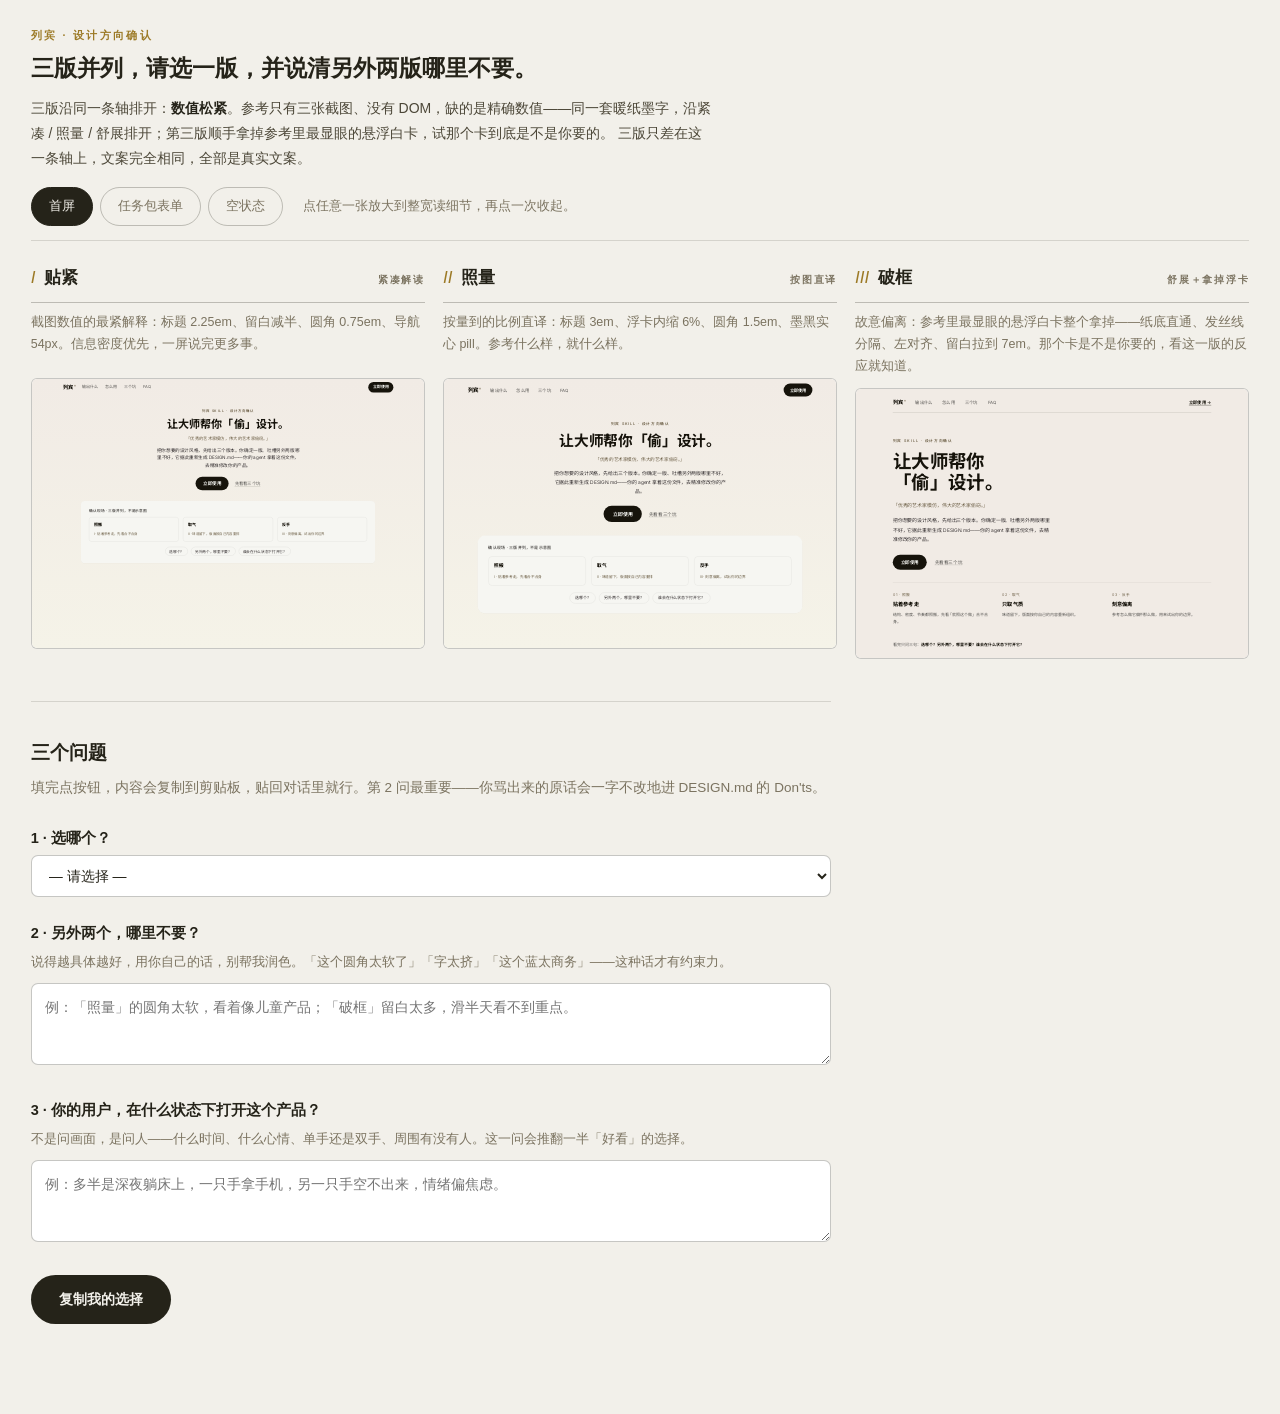
==== proof-preview.html @ fc1c3e28 "Preview build of the three-variant proof (throwaway branch) proof/ stays gitignored on purpose; this" ====
<!DOCTYPE html>
<html lang="zh-CN">
<head>
<meta charset="utf-8">
<meta name="viewport" content="width=device-width,initial-scale=1">
<title>列宾 · 三版样张</title>
<style>
:root{
  --bg:#F2F0EA;--surface:#fff;--ink:#252319;--ink-soft:#4C4738;--muted:#7B7360;
  --hair:rgba(37,35,25,.14);--hair2:rgba(37,35,25,.26);--accent:#A8102F;--gold:#9C7A26;
  --stage-w:1280px;--stage-h:880px;--stage-ar:1280/880;
}
@media (prefers-color-scheme:dark){:root:not([data-theme="light"]){
  --bg:#17160F;--surface:rgba(255,255,255,.055);--ink:#F0ECE0;--ink-soft:#D2CBB9;--muted:#968F7C;
  --hair:rgba(255,255,255,.14);--hair2:rgba(255,255,255,.26);--accent:#EE8AA2;--gold:#D9AE59;}}
:root[data-theme="dark"]{
  --bg:#17160F;--surface:rgba(255,255,255,.055);--ink:#F0ECE0;--ink-soft:#D2CBB9;--muted:#968F7C;
  --hair:rgba(255,255,255,.14);--hair2:rgba(255,255,255,.26);--accent:#EE8AA2;--gold:#D9AE59;}
*{box-sizing:border-box}
body{margin:0;background:var(--bg);color:var(--ink);line-height:1.75;
  font-family:-apple-system,BlinkMacSystemFont,"PingFang SC","Hiragino Sans GB","Microsoft YaHei",sans-serif}
.shell{max-width:1760px;margin:0 auto;padding:0 clamp(16px,2.4vw,40px)}
.top{position:sticky;top:0;z-index:20;background:var(--bg);border-bottom:1px solid var(--hair);padding:26px 0 14px}
.eyebrow{font-size:10.5px;font-weight:600;letter-spacing:.22em;text-transform:uppercase;color:var(--gold);margin:0 0 8px}
h1{font-size:clamp(18px,2vw,23px);line-height:1.45;margin:0 0 10px;font-weight:600;letter-spacing:0;text-wrap:balance}
.axis{font-size:14px;line-height:1.8;color:var(--ink-soft);margin:0;max-width:88ch}
.axis b{color:var(--ink)}
.bar{display:flex;flex-wrap:wrap;gap:20px;align-items:center;margin-top:16px}
.screens{display:flex;gap:7px;flex-wrap:wrap}
.screens button{font:inherit;font-size:13px;padding:7px 17px;border:1px solid var(--hair2);background:transparent;
  color:var(--muted);border-radius:999px;cursor:pointer;transition:.15s}
.screens button:hover{color:var(--ink)}
.screens button[aria-selected="true"]{background:var(--ink);color:var(--bg);border-color:var(--ink)}
.hint{font-size:12.5px;color:var(--muted);margin:0}
:focus-visible{outline:2px solid var(--accent);outline-offset:2px}
.grid{display:grid;grid-template-columns:repeat(3,minmax(0,1fr));gap:18px;padding:22px 0 8px}
.grid.solo{grid-template-columns:minmax(0,1fr)}
.grid.solo .variant.off{display:none}
.grid.solo .frame,.grid.solo .meta,.grid.solo .desc{max-width:1280px;margin-left:auto;margin-right:auto}
.variant{min-width:0}
.meta{display:flex;align-items:baseline;gap:9px;padding-bottom:9px;border-bottom:1px solid var(--hair2)}
.meta .num{font-size:17px;color:var(--gold);font-style:italic}
.meta .name{font-weight:700;font-size:17px}
.meta .tag{margin-left:auto;font-size:9.5px;font-weight:600;letter-spacing:.18em;text-transform:uppercase;color:var(--muted)}
.desc{font-size:12.5px;line-height:1.75;color:var(--muted);margin:9px 0 11px;min-height:4.4em}
.frame{position:relative;aspect-ratio:var(--stage-ar);border:1px solid var(--hair2);border-radius:6px;overflow:hidden;
  background:#fff;cursor:zoom-in;display:block;width:100%;padding:0;margin:0;font:inherit;text-align:left;color:inherit;
  -webkit-appearance:none;appearance:none}
.grid.solo .frame{cursor:zoom-out}
.frame::after{content:"点开放大";position:absolute;right:8px;bottom:8px;z-index:5;font-size:10px;letter-spacing:.1em;
  padding:3px 9px;border-radius:999px;background:rgba(30,27,18,.62);color:#F6F1E4;opacity:0;transition:opacity .16s}
.frame:hover::after{opacity:1}
.grid.solo .frame::after{content:"收起"}
.stage{width:var(--stage-w);height:var(--stage-h);transform-origin:0 0;position:absolute;top:0;left:0}
.stage>.screen{display:none;width:100%;height:100%;position:relative;overflow:hidden}
.stage>.screen.on{display:block}
.confirm{border-top:1px solid var(--hair);margin-top:34px;padding:34px 0 90px;max-width:800px}
.confirm h2{font-size:19px;margin:0 0 6px}
.confirm .sub{font-size:13.5px;color:var(--muted);margin:0 0 26px;line-height:1.8}
.q{margin-bottom:24px}
.q label{display:block;font-size:14.5px;font-weight:600;margin-bottom:4px}
.q .why{font-size:12.5px;color:var(--muted);margin:0 0 10px;line-height:1.8}
.q select,.q textarea{width:100%;font:inherit;font-size:14px;padding:11px 13px;border:1px solid var(--hair2);
  border-radius:7px;background:var(--surface);color:var(--ink);resize:vertical}
.q textarea{min-height:82px;line-height:1.8}
.copy{font:inherit;font-size:14px;font-weight:600;padding:12px 28px;border:0;border-radius:999px;
  background:var(--ink);color:var(--bg);cursor:pointer}
.tip{font-size:13px;color:var(--muted);margin-left:12px}
#fallback{white-space:pre-wrap;font-size:12.5px;background:var(--surface);border:1px solid var(--hair);
  border-radius:7px;padding:14px;margin-top:14px;overflow-x:auto}
@media(max-width:900px){.grid{grid-template-columns:minmax(0,1fr)}.desc{min-height:0}}
@media(prefers-reduced-motion:reduce){*{transition:none!important;animation:none!important}}
</style>
</head>
<body>
<div class="shell">
<header class="top">
  <p class="eyebrow">列宾 · 设计方向确认</p>
  <h1>三版并列，请选一版，并说清另外两版哪里不要。</h1>
  <p class="axis">三版沿同一条轴排开：<b>数值松紧</b>。参考只有三张截图、没有 DOM，缺的是精确数值——同一套暖纸墨字，沿紧凑 / 照量 / 舒展排开；第三版顺手拿掉参考里最显眼的悬浮白卡，试那个卡到底是不是你要的。
  三版只差在这一条轴上，文案完全相同，全部是真实文案。</p>
  <div class="bar">
    <div class="screens" role="tablist" aria-label="切换屏">
      <button type="button" role="tab" aria-selected="true" data-s="0">首屏</button>
      <button type="button" role="tab" aria-selected="false" data-s="1">任务包表单</button>
      <button type="button" role="tab" aria-selected="false" data-s="2">空状态</button>
    </div>
    <p class="hint">点任意一张放大到整宽读细节，再点一次收起。</p>
  </div>
</header>

<div class="grid" id="grid">
  <section class="variant" data-i="0">
    <div class="meta"><span class="num">I</span><span class="name">贴紧</span><span class="tag">紧凑解读</span></div>
    <p class="desc">截图数值的最紧解释：标题 2.25em、留白减半、圆角 0.75em、导航 54px。信息密度优先，一屏说完更多事。</p>
    <button class="frame" type="button" aria-label="放大「贴紧」"><div class="stage">
      <div class="screen on"><link href="https://fonts.googleapis.com/css2?family=Inter:wght@400;500;600;700&family=Noto+Sans+SC:wght@400;500;700&display=swap" rel="stylesheet">
<div class="k1">
<style>
.k1{height:100%;overflow:hidden;background:linear-gradient(180deg,#F1EBE5 0%,#F5F3E8 100%);color:#16130B;
  font:16px/1.65 Inter,"Noto Sans SC","PingFang SC","Microsoft YaHei",sans-serif;display:flex;flex-direction:column}
.k1 *{box-sizing:border-box;margin:0;padding:0}
.k1 nav{height:54px;flex:none;display:flex;align-items:center;gap:1.4em;max-width:1080px;width:92%;margin:0 auto}
.k1 .logo{font-weight:700;font-size:1.06em;letter-spacing:.02em}
.k1 .logo sup{font-size:.55em;color:#74674F;margin-left:.15em}
.k1 .lk{font-size:.8125em;color:#5F5D5A;text-decoration:none}
.k1 .lk:hover{color:#16130B}
.k1 .cta{margin-left:auto;background:#16130B;color:#F6F6F2;font-size:.8125em;font-weight:600;
  padding:.5em 1.15em;border-radius:999px;text-decoration:none}
.k1 header{text-align:center;padding:2.6em 1em 0;max-width:1080px;width:92%;margin:0 auto}
.k1 .eb{font-size:.6875em;font-weight:600;letter-spacing:.22em;color:#74674F;margin-bottom:1.1em}
.k1 h1{font-size:2.25em;line-height:1.22;font-weight:700;letter-spacing:0}
.k1 .qt{font-size:.875em;color:#74674F;margin-top:.9em}
.k1 .sub{font-size:.9375em;color:#3E393A;max-width:52ch;margin:1em auto 0}
.k1 .row{margin-top:1.5em;display:flex;gap:1.2em;justify-content:center;align-items:center}
.k1 .pill{background:#16130B;color:#F6F6F2;font-weight:600;font-size:.9375em;padding:.65em 1.6em;border-radius:999px;text-decoration:none}
.k1 .lnk{font-size:.875em;color:#5F5D5A;text-decoration:underline;text-underline-offset:.25em;text-decoration-color:rgba(22,19,11,.3)}
.k1 .mock{width:88%;max-width:960px;margin:2.2em auto 2.5em;background:#F6F6F2;border-radius:.75em;
  padding:1.3em 1.6em 1.5em;box-shadow:0 1px 0 rgba(22,19,11,.05)}
.k1 .mock .mt{font-size:.75em;font-weight:600;color:#5F5D5A;letter-spacing:.06em;margin-bottom:1em}
.k1 .cols{display:grid;grid-template-columns:repeat(3,1fr);gap:.9em}
.k1 .mini{border:1px solid rgba(22,19,11,.12);border-radius:.5em;padding:.8em .9em;text-align:left}
.k1 .mini b{display:block;font-size:.8125em;margin-bottom:.35em}
.k1 .mini i{font-style:normal;font-size:.6875em;color:#74674F}
.k1 .qs{display:flex;gap:.6em;justify-content:center;margin-top:1.1em;flex-wrap:wrap}
.k1 .qs span{font-size:.75em;color:#3E393A;border:1px solid rgba(22,19,11,.14);border-radius:999px;padding:.3em 1em}
</style>
<nav>
  <span class="logo">列宾<sup>®</sup></span>
  <a class="lk" href="#">输出什么</a><a class="lk" href="#">怎么用</a><a class="lk" href="#">三个坑</a><a class="lk" href="#">FAQ</a>
  <a class="cta" href="#">立即使用</a>
</nav>
<header>
  <p class="eb">列宾 SKILL · 设计方向确认</p>
  <h1>让大师帮你「偷」设计。</h1>
  <p class="qt">「优秀的艺术家模仿，伟大的艺术家偷窃。」</p>
  <p class="sub">把你想要的设计风格，先给出三个版本。你确定一版、吐槽另外两版哪里不好，它据此重新生成 DESIGN.md——你的 agent 拿着这份文件，去精准修改你的产品。</p>
  <div class="row"><a class="pill" href="#">立即使用</a><a class="lnk" href="#">先看看三个坑</a></div>
</header>
<div class="mock">
  <p class="mt">确认现场 · 三版并列，不是示意图</p>
  <div class="cols">
    <div class="mini"><b>照搬</b><i>I · 贴着参考走，先看合不合身</i></div>
    <div class="mini"><b>取气</b><i>II · 味道留下，版面按自己内容重排</i></div>
    <div class="mini"><b>反手</b><i>III · 刻意偏离，试出你的边界</i></div>
  </div>
  <div class="qs"><span>选哪个？</span><span>另外两个，哪里不要？</span><span>谁会在什么状态下打开它？</span></div>
</div>
</div>
</div>
      <div class="screen"><div class="k1f">
<style>
.k1f{height:100%;overflow:hidden;background:linear-gradient(180deg,#F1EBE5 0%,#F5F3E8 100%);color:#16130B;
  font:16px/1.65 Inter,"Noto Sans SC","PingFang SC","Microsoft YaHei",sans-serif}
.k1f *{box-sizing:border-box;margin:0;padding:0}
.k1f .wrap{max-width:720px;width:90%;margin:0 auto;padding:2.6em 0}
.k1f .eb{font-size:.6875em;font-weight:600;letter-spacing:.22em;color:#74674F;text-align:center}
.k1f h2{font-size:1.5em;font-weight:700;text-align:center;margin:.5em 0 .3em}
.k1f .sub{font-size:.875em;color:#3E393A;text-align:center;margin-bottom:1.8em}
.k1f .card{background:#F6F6F2;border-radius:.75em;padding:1.4em 1.5em;box-shadow:0 1px 0 rgba(22,19,11,.05)}
.k1f .f{margin-bottom:1em}
.k1f .f:last-child{margin-bottom:0}
.k1f label{display:flex;align-items:baseline;font-size:.8125em;font-weight:600;margin-bottom:.4em}
.k1f .opt{margin-left:auto;font-size:.625em;font-weight:600;letter-spacing:.1em;color:#74674F;border:1px solid rgba(116,103,79,.4);border-radius:999px;padding:.15em .7em}
.k1f .req{margin-left:auto;font-size:.625em;font-weight:600;letter-spacing:.1em;color:#F6F6F2;background:#16130B;border-radius:999px;padding:.15em .7em}
.k1f .in{border:1px solid rgba(22,19,11,.14);border-radius:.5em;padding:.55em .8em;font-size:.875em;color:#3E393A;background:#FBFAF6}
.k1f .hint{font-size:.6875em;color:#5F5D5A;margin-top:.3em}
.k1f .drop{border:1.5px dashed rgba(22,19,11,.28);border-radius:.5em;padding:.8em;font-size:.8125em;color:#5F5D5A;text-align:center}
.k1f .drop b{color:#16130B}
.k1f .files{display:flex;gap:.5em;margin-top:.6em}
.k1f .files span{font-size:.6875em;background:#EDE8DC;border-radius:.35em;padding:.25em .7em;color:#3E393A}
.k1f .out{margin-top:1.2em;background:#F6F6F2;border-radius:.75em;padding:1.2em 1.5em;box-shadow:0 1px 0 rgba(22,19,11,.05)}
.k1f .out .ot{font-size:.75em;font-weight:600;letter-spacing:.06em;color:#5F5D5A;margin-bottom:.6em}
.k1f .mono{font-size:.8125em;line-height:1.7;color:#16130B;border-left:2px solid #74674F;padding-left:1em}
.k1f .copyrow{margin-top:1em;display:flex;align-items:center;gap:1em}
.k1f .pill{background:#16130B;color:#F6F6F2;font-weight:600;font-size:.875em;padding:.6em 1.5em;border-radius:999px;text-decoration:none}
.k1f .note{font-size:.6875em;color:#5F5D5A}
</style>
<div class="wrap">
  <p class="eb">任务包 · BRIEF</p>
  <h2>装一次，之后每次只做一件事</h2>
  <p class="sub">把你手上有的填进这张表，复制成一段话，粘给你的 agent。</p>
  <div class="card">
    <div class="f">
      <label>参考网址<span class="opt">选填 · 我想做成那样</span></label>
      <div class="in">https://（空着）</div>
      <p class="hint">图多的时候改成下载 zip。</p>
    </div>
    <div class="f">
      <label>现在的页面<span class="opt">选填 · 我已经有一版了</span></label>
      <div class="in">https://liebin-skills.pages.dev</div>
    </div>
    <div class="f">
      <label>要设计的是什么<span class="req">必填 · 真实文案</span></label>
      <div class="in">列宾落地页重设计。参考是三张暖纸奶油底 AI 产品站截图：墨黑大字、悬浮白卡、实心黑 pill 按钮、零彩色。</div>
    </div>
    <div class="f">
      <label>参考图片<span class="opt">选填 · 我想做成那样</span></label>
      <div class="drop"><b>⌘V 直接贴</b> · 拖进来 · 或点击选择，整页都能粘</div>
      <div class="files"><span>shot-1.png</span><span>shot-2.png</span><span>shot-3.png</span></div>
    </div>
  </div>
  <div class="out">
    <p class="ot">一段话 · 装上 ＋ 提示词 ＋ 任务包</p>
    <p class="mono">读一下 liebin 的 SKILL.md，按它走一遍我贴在下面的任务包：先给我三版样张，别直接写代码。我选完之后，把我的原话写进 DESIGN.md。</p>
    <div class="copyrow"><a class="pill" href="#">复制任务包</a><span class="note">空着的栏不会写进任务包</span></div>
  </div>
</div>
</div>
</div>
      <div class="screen"><div class="k1e">
<style>
.k1e{height:100%;overflow:hidden;background:linear-gradient(180deg,#F1EBE5 0%,#F5F3E8 100%);color:#16130B;
  font:16px/1.65 Inter,"Noto Sans SC","PingFang SC","Microsoft YaHei",sans-serif;display:flex;flex-direction:column}
.k1e *{box-sizing:border-box;margin:0;padding:0}
.k1e .wrap{max-width:640px;width:90%;margin:auto;padding:2em 0;text-align:center}
.k1e .eb{font-size:.6875em;font-weight:600;letter-spacing:.22em;color:#74674F}
.k1e h2{font-size:1.5em;font-weight:700;line-height:1.3;margin:.6em 0 .4em}
.k1e .sub{font-size:.875em;color:#3E393A;margin-bottom:1.8em}
.k1e .card{background:#F6F6F2;border-radius:.75em;padding:1.3em 1.5em;text-align:left;box-shadow:0 1px 0 rgba(22,19,11,.05)}
.k1e .f{display:flex;align-items:center;gap:.8em;padding:.6em 0;border-bottom:1px dashed rgba(22,19,11,.14)}
.k1e .f:last-of-type{border-bottom:0}
.k1e .f b{font-size:.8125em;font-weight:600}
.k1e .f .e{font-size:.8125em;color:#A39B8D}
.k1e .opt{margin-left:auto;font-size:.625em;font-weight:600;letter-spacing:.1em;color:#74674F;border:1px solid rgba(116,103,79,.4);border-radius:999px;padding:.15em .7em}
.k1e .drop{border:1.5px dashed rgba(22,19,11,.28);border-radius:.5em;padding:.9em;font-size:.8125em;color:#A39B8D;text-align:center;margin-top:.8em}
.k1e .hintbox{margin-top:1.1em;font-size:.8125em;color:#5F5D5A}
.k1e .hintbox b{color:#16130B}
.k1e .agents{display:flex;gap:.5em;justify-content:center;flex-wrap:wrap;margin-top:1.6em}
.k1e .agents span{font-size:.6875em;color:#5F5D5A;border:1px solid rgba(22,19,11,.14);border-radius:999px;padding:.3em .9em}
</style>
<div class="wrap">
  <p class="eb">空状态 · EMPTY</p>
  <h2>空着是正经选项，不是漏填。</h2>
  <p class="sub">全新产品、什么稿都没有，只写文案就行。</p>
  <div class="card">
    <div class="f"><b>参考网址</b><span class="e">空着</span><span class="opt">选填</span></div>
    <div class="f"><b>现在的页面</b><span class="e">空着</span><span class="opt">选填</span></div>
    <div class="f"><b>参考图片</b><span class="e">空着</span><span class="opt">选填</span></div>
    <div class="drop">⌘V · 截图后直接贴，不必先存成文件</div>
  </div>
  <p class="hintbox">空着的栏不会写进任务包。<b>文案在，就能开工。</b></p>
  <div class="agents"><span>Claude Code</span><span>Codex</span><span>Cursor</span><span>Grok</span><span>Kimi Work</span></div>
</div>
</div>
</div>
    </div></button>
  </section>
  <section class="variant" data-i="1">
    <div class="meta"><span class="num">II</span><span class="name">照量</span><span class="tag">按图直译</span></div>
    <p class="desc">按量到的比例直译：标题 3em、浮卡内缩 6%、圆角 1.5em、墨黑实心 pill。参考什么样，就什么样。</p>
    <button class="frame" type="button" aria-label="放大「照量」"><div class="stage">
      <div class="screen on"><div class="k2">
<style>
.k2{height:100%;overflow:hidden;background:linear-gradient(180deg,#F1EBE5 0%,#F5F3E8 100%);color:#16130B;
  font:16px/1.8 Inter,"Noto Sans SC","PingFang SC","Microsoft YaHei",sans-serif;display:flex;flex-direction:column}
.k2 *{box-sizing:border-box;margin:0;padding:0}
.k2 nav{height:72px;flex:none;display:flex;align-items:center;gap:1.8em;max-width:1140px;width:88%;margin:0 auto}
.k2 .logo{font-weight:700;font-size:1.125em;letter-spacing:.02em}
.k2 .logo sup{font-size:.55em;color:#74674F;margin-left:.15em}
.k2 .lk{font-size:.875em;color:#5F5D5A;text-decoration:none}
.k2 .lk:hover{color:#16130B}
.k2 .cta{margin-left:auto;background:#16130B;color:#F6F6F2;font-size:.875em;font-weight:600;
  padding:.6em 1.35em;border-radius:999px;text-decoration:none}
.k2 header{text-align:center;padding:4em 1em 0;max-width:1140px;width:88%;margin:0 auto}
.k2 .eb{font-size:.75em;font-weight:600;letter-spacing:.24em;color:#74674F;margin-bottom:1.4em}
.k2 h1{font-size:3em;line-height:1.18;font-weight:700;letter-spacing:0}
.k2 .qt{font-size:.9375em;color:#74674F;margin-top:1.1em}
.k2 .sub{font-size:1em;color:#3E393A;max-width:56ch;margin:1.3em auto 0}
.k2 .row{margin-top:2em;display:flex;gap:1.4em;justify-content:center;align-items:center}
.k2 .pill{background:#16130B;color:#F6F6F2;font-weight:600;font-size:1em;padding:.75em 1.9em;border-radius:999px;text-decoration:none}
.k2 .lnk{font-size:.9375em;color:#5F5D5A;text-decoration:underline;text-underline-offset:.25em;text-decoration-color:rgba(22,19,11,.3)}
.k2 .mock{width:88%;max-width:1060px;margin:2.8em auto 3em;background:#F6F6F2;border-radius:1.5em;
  padding:1.8em 2.2em 2em;box-shadow:0 1px 0 rgba(22,19,11,.05)}
.k2 .mock .mt{font-size:.8125em;font-weight:600;color:#5F5D5A;letter-spacing:.06em;margin-bottom:1.2em}
.k2 .cols{display:grid;grid-template-columns:repeat(3,1fr);gap:1.1em}
.k2 .mini{border:1px solid rgba(22,19,11,.12);border-radius:.75em;padding:1em 1.1em;text-align:left}
.k2 .mini b{display:block;font-size:.9375em;margin-bottom:.4em}
.k2 .mini i{font-style:normal;font-size:.75em;color:#74674F}
.k2 .qs{display:flex;gap:.7em;justify-content:center;margin-top:1.4em;flex-wrap:wrap}
.k2 .qs span{font-size:.8125em;color:#3E393A;border:1px solid rgba(22,19,11,.14);border-radius:999px;padding:.4em 1.2em}
</style>
<nav>
  <span class="logo">列宾<sup>®</sup></span>
  <a class="lk" href="#">输出什么</a><a class="lk" href="#">怎么用</a><a class="lk" href="#">三个坑</a><a class="lk" href="#">FAQ</a>
  <a class="cta" href="#">立即使用</a>
</nav>
<header>
  <p class="eb">列宾 SKILL · 设计方向确认</p>
  <h1>让大师帮你「偷」设计。</h1>
  <p class="qt">「优秀的艺术家模仿，伟大的艺术家偷窃。」</p>
  <p class="sub">把你想要的设计风格，先给出三个版本。你确定一版、吐槽另外两版哪里不好，它据此重新生成 DESIGN.md——你的 agent 拿着这份文件，去精准修改你的产品。</p>
  <div class="row"><a class="pill" href="#">立即使用</a><a class="lnk" href="#">先看看三个坑</a></div>
</header>
<div class="mock">
  <p class="mt">确认现场 · 三版并列，不是示意图</p>
  <div class="cols">
    <div class="mini"><b>照搬</b><i>I · 贴着参考走，先看合不合身</i></div>
    <div class="mini"><b>取气</b><i>II · 味道留下，版面按自己内容重排</i></div>
    <div class="mini"><b>反手</b><i>III · 刻意偏离，试出你的边界</i></div>
  </div>
  <div class="qs"><span>选哪个？</span><span>另外两个，哪里不要？</span><span>谁会在什么状态下打开它？</span></div>
</div>
</div>
</div>
      <div class="screen"><div class="k2f">
<style>
.k2f{height:100%;overflow:hidden;background:linear-gradient(180deg,#F1EBE5 0%,#F5F3E8 100%);color:#16130B;
  font:16px/1.8 Inter,"Noto Sans SC","PingFang SC","Microsoft YaHei",sans-serif}
.k2f *{box-sizing:border-box;margin:0;padding:0}
.k2f .wrap{max-width:760px;width:88%;margin:0 auto;padding:3.4em 0}
.k2f .eb{font-size:.75em;font-weight:600;letter-spacing:.24em;color:#74674F;text-align:center}
.k2f h2{font-size:2em;font-weight:700;text-align:center;margin:.6em 0 .35em}
.k2f .sub{font-size:.9375em;color:#3E393A;text-align:center;margin-bottom:2.2em}
.k2f .card{background:#F6F6F2;border-radius:1.5em;padding:1.8em 2em;box-shadow:0 1px 0 rgba(22,19,11,.05)}
.k2f .f{margin-bottom:1.2em}
.k2f .f:last-child{margin-bottom:0}
.k2f label{display:flex;align-items:baseline;font-size:.875em;font-weight:600;margin-bottom:.45em}
.k2f .opt{margin-left:auto;font-size:.6875em;font-weight:600;letter-spacing:.1em;color:#74674F;border:1px solid rgba(116,103,79,.4);border-radius:999px;padding:.2em .8em}
.k2f .req{margin-left:auto;font-size:.6875em;font-weight:600;letter-spacing:.1em;color:#F6F6F2;background:#16130B;border-radius:999px;padding:.2em .8em}
.k2f .in{border:1px solid rgba(22,19,11,.14);border-radius:.65em;padding:.65em .9em;font-size:.9375em;color:#3E393A;background:#FBFAF6}
.k2f .hint{font-size:.75em;color:#5F5D5A;margin-top:.35em}
.k2f .drop{border:1.5px dashed rgba(22,19,11,.28);border-radius:.65em;padding:.95em;font-size:.875em;color:#5F5D5A;text-align:center}
.k2f .drop b{color:#16130B}
.k2f .files{display:flex;gap:.6em;margin-top:.7em}
.k2f .files span{font-size:.75em;background:#EDE8DC;border-radius:.4em;padding:.3em .8em;color:#3E393A}
.k2f .out{margin-top:1.5em;background:#F6F6F2;border-radius:1.5em;padding:1.5em 2em;box-shadow:0 1px 0 rgba(22,19,11,.05)}
.k2f .out .ot{font-size:.8125em;font-weight:600;letter-spacing:.06em;color:#5F5D5A;margin-bottom:.7em}
.k2f .mono{font-size:.875em;line-height:1.75;color:#16130B;border-left:2px solid #74674F;padding-left:1.1em}
.k2f .copyrow{margin-top:1.1em;display:flex;align-items:center;gap:1.1em}
.k2f .pill{background:#16130B;color:#F6F6F2;font-weight:600;font-size:.9375em;padding:.7em 1.7em;border-radius:999px;text-decoration:none}
.k2f .note{font-size:.75em;color:#5F5D5A}
</style>
<div class="wrap">
  <p class="eb">任务包 · BRIEF</p>
  <h2>装一次，之后每次只做一件事</h2>
  <p class="sub">把你手上有的填进这张表，复制成一段话，粘给你的 agent。</p>
  <div class="card">
    <div class="f">
      <label>参考网址<span class="opt">选填 · 我想做成那样</span></label>
      <div class="in">https://（空着）</div>
      <p class="hint">图多的时候改成下载 zip。</p>
    </div>
    <div class="f">
      <label>现在的页面<span class="opt">选填 · 我已经有一版了</span></label>
      <div class="in">https://liebin-skills.pages.dev</div>
    </div>
    <div class="f">
      <label>要设计的是什么<span class="req">必填 · 真实文案</span></label>
      <div class="in">列宾落地页重设计。参考是三张暖纸奶油底 AI 产品站截图：墨黑大字、悬浮白卡、实心黑 pill 按钮、零彩色。</div>
    </div>
    <div class="f">
      <label>参考图片<span class="opt">选填 · 我想做成那样</span></label>
      <div class="drop"><b>⌘V 直接贴</b> · 拖进来 · 或点击选择，整页都能粘</div>
      <div class="files"><span>shot-1.png</span><span>shot-2.png</span><span>shot-3.png</span></div>
    </div>
  </div>
  <div class="out">
    <p class="ot">一段话 · 装上 ＋ 提示词 ＋ 任务包</p>
    <p class="mono">读一下 liebin 的 SKILL.md，按它走一遍我贴在下面的任务包：先给我三版样张，别直接写代码。我选完之后，把我的原话写进 DESIGN.md。</p>
    <div class="copyrow"><a class="pill" href="#">复制任务包</a><span class="note">空着的栏不会写进任务包</span></div>
  </div>
</div>
</div>
</div>
      <div class="screen"><div class="k2e">
<style>
.k2e{height:100%;overflow:hidden;background:linear-gradient(180deg,#F1EBE5 0%,#F5F3E8 100%);color:#16130B;
  font:16px/1.8 Inter,"Noto Sans SC","PingFang SC","Microsoft YaHei",sans-serif;display:flex;flex-direction:column}
.k2e *{box-sizing:border-box;margin:0;padding:0}
.k2e .wrap{max-width:680px;width:88%;margin:auto;padding:2em 0;text-align:center}
.k2e .eb{font-size:.75em;font-weight:600;letter-spacing:.24em;color:#74674F}
.k2e h2{font-size:2em;font-weight:700;line-height:1.3;margin:.7em 0 .45em}
.k2e .sub{font-size:.9375em;color:#3E393A;margin-bottom:2.2em}
.k2e .card{background:#F6F6F2;border-radius:1.5em;padding:1.6em 2em;text-align:left;box-shadow:0 1px 0 rgba(22,19,11,.05)}
.k2e .f{display:flex;align-items:center;gap:1em;padding:.75em 0;border-bottom:1px dashed rgba(22,19,11,.14)}
.k2e .f:last-of-type{border-bottom:0}
.k2e .f b{font-size:.875em;font-weight:600}
.k2e .f .e{font-size:.875em;color:#A39B8D}
.k2e .opt{margin-left:auto;font-size:.6875em;font-weight:600;letter-spacing:.1em;color:#74674F;border:1px solid rgba(116,103,79,.4);border-radius:999px;padding:.2em .8em}
.k2e .drop{border:1.5px dashed rgba(22,19,11,.28);border-radius:.65em;padding:1.1em;font-size:.875em;color:#A39B8D;text-align:center;margin-top:1em}
.k2e .hintbox{margin-top:1.4em;font-size:.875em;color:#5F5D5A}
.k2e .hintbox b{color:#16130B}
.k2e .agents{display:flex;gap:.6em;justify-content:center;flex-wrap:wrap;margin-top:2em}
.k2e .agents span{font-size:.75em;color:#5F5D5A;border:1px solid rgba(22,19,11,.14);border-radius:999px;padding:.35em 1em}
</style>
<div class="wrap">
  <p class="eb">空状态 · EMPTY</p>
  <h2>空着是正经选项，不是漏填。</h2>
  <p class="sub">全新产品、什么稿都没有，只写文案就行。</p>
  <div class="card">
    <div class="f"><b>参考网址</b><span class="e">空着</span><span class="opt">选填</span></div>
    <div class="f"><b>现在的页面</b><span class="e">空着</span><span class="opt">选填</span></div>
    <div class="f"><b>参考图片</b><span class="e">空着</span><span class="opt">选填</span></div>
    <div class="drop">⌘V · 截图后直接贴，不必先存成文件</div>
  </div>
  <p class="hintbox">空着的栏不会写进任务包。<b>文案在，就能开工。</b></p>
  <div class="agents"><span>Claude Code</span><span>Codex</span><span>Cursor</span><span>Grok</span><span>Kimi Work</span></div>
</div>
</div>
</div>
    </div></button>
  </section>
  <section class="variant" data-i="2">
    <div class="meta"><span class="num">III</span><span class="name">破框</span><span class="tag">舒展＋拿掉浮卡</span></div>
    <p class="desc">故意偏离：参考里最显眼的悬浮白卡整个拿掉——纸底直通、发丝线分隔、左对齐、留白拉到 7em。那个卡是不是你要的，看这一版的反应就知道。</p>
    <button class="frame" type="button" aria-label="放大「破框」"><div class="stage">
      <div class="screen on"><div class="k3">
<style>
.k3{height:100%;overflow:hidden;background:#F1EBE5;color:#16130B;
  font:16px/1.9 Inter,"Noto Sans SC","PingFang SC","Microsoft YaHei",sans-serif;display:flex;flex-direction:column}
.k3 *{box-sizing:border-box;margin:0;padding:0}
.k3 nav{flex:none;display:flex;align-items:baseline;gap:2em;max-width:1040px;width:86%;margin:0 auto;
  padding:1.6em 0 1.2em;border-bottom:1px solid rgba(22,19,11,.16)}
.k3 .logo{font-weight:700;font-size:1.06em}
.k3 .logo sup{font-size:.55em;color:#74674F;margin-left:.15em}
.k3 .lk{font-size:.875em;color:#5F5D5A;text-decoration:none}
.k3 .lk:hover{color:#16130B}
.k3 .go{margin-left:auto;font-size:.875em;font-weight:600;color:#16130B;text-decoration:underline;
  text-underline-offset:.3em;text-decoration-thickness:1px}
.k3 header{max-width:1040px;width:86%;margin:0 auto;padding:5em 0 0}
.k3 .eb{font-size:.75em;font-weight:600;letter-spacing:.26em;color:#74674F;margin-bottom:1.8em}
.k3 h1{font-size:3.75em;line-height:1.14;font-weight:700;letter-spacing:0;max-width:12ch}
.k3 .qt{font-size:1em;color:#74674F;margin-top:1.6em}
.k3 .sub{font-size:1em;color:#3E393A;max-width:52ch;margin-top:1.2em}
.k3 .row{margin-top:2.2em;display:flex;gap:1.6em;align-items:center}
.k3 .pill{background:#16130B;color:#F6F6F2;font-weight:600;font-size:.9375em;padding:.7em 1.7em;border-radius:999px;text-decoration:none}
.k3 .lnk{font-size:.9375em;color:#5F5D5A;text-decoration:underline;text-underline-offset:.25em;text-decoration-color:rgba(22,19,11,.3)}
.k3 .strip{max-width:1040px;width:86%;margin:auto auto 3.2em;padding-top:1.8em;border-top:1px solid rgba(22,19,11,.16);
  display:grid;grid-template-columns:repeat(3,1fr);gap:2em}
.k3 .strip .n{font-size:.75em;color:#74674F;letter-spacing:.14em;margin-bottom:.5em}
.k3 .strip b{display:block;font-size:1.06em;margin-bottom:.3em}
.k3 .strip p{font-size:.8125em;color:#5F5D5A;line-height:1.75}
.k3 .qline{max-width:1040px;width:86%;margin:0 auto 2.6em;font-size:.8125em;color:#5F5D5A}
.k3 .qline b{color:#16130B;font-weight:600}
</style>
<nav>
  <span class="logo">列宾<sup>®</sup></span>
  <a class="lk" href="#">输出什么</a><a class="lk" href="#">怎么用</a><a class="lk" href="#">三个坑</a><a class="lk" href="#">FAQ</a>
  <a class="go" href="#">立即使用 →</a>
</nav>
<header>
  <p class="eb">列宾 SKILL · 设计方向确认</p>
  <h1>让大师帮你「偷」设计。</h1>
  <p class="qt">「优秀的艺术家模仿，伟大的艺术家偷窃。」</p>
  <p class="sub">把你想要的设计风格，先给出三个版本。你确定一版、吐槽另外两版哪里不好，它据此重新生成 DESIGN.md——你的 agent 拿着这份文件，去精准修改你的产品。</p>
  <div class="row"><a class="pill" href="#">立即使用</a><a class="lnk" href="#">先看看三个坑</a></div>
</header>
<div style="flex:1"></div>
<div class="strip">
  <div><p class="n">01 · 照搬</p><b>贴着参考走</b><p>结构、密度、节奏都照搬，先看「就照这个做」合不合身。</p></div>
  <div><p class="n">02 · 取气</p><b>只取气质</b><p>味道留下，版面按你自己的内容重新组织。</p></div>
  <div><p class="n">03 · 反手</p><b>刻意偏离</b><p>参考怎么做它偏不那么做，用来试出你的边界。</p></div>
</div>
<p class="qline">看完只问三句：<b>选哪个？另外两个，哪里不要？谁会在什么状态下打开它？</b></p>
</div>
</div>
      <div class="screen"><div class="k3f">
<style>
.k3f{height:100%;overflow:hidden;background:#F1EBE5;color:#16130B;
  font:16px/1.9 Inter,"Noto Sans SC","PingFang SC","Microsoft YaHei",sans-serif}
.k3f *{box-sizing:border-box;margin:0;padding:0}
.k3f .wrap{max-width:860px;width:86%;margin:0 auto;padding:4em 0}
.k3f .eb{font-size:.75em;font-weight:600;letter-spacing:.26em;color:#74674F}
.k3f h2{font-size:2.25em;font-weight:700;line-height:1.25;margin:.5em 0 .3em;max-width:16ch}
.k3f .sub{font-size:.9375em;color:#3E393A;margin-bottom:2.4em}
.k3f .f{display:grid;grid-template-columns:11em 1fr;gap:2em;padding:1.3em 0;border-top:1px solid rgba(22,19,11,.16)}
.k3f .f .lb{font-size:.9375em;font-weight:600}
.k3f .f .lb i{display:block;font-style:normal;font-size:.75em;font-weight:400;color:#74674F;margin-top:.2em}
.k3f .bd{font-size:.9375em;color:#3E393A}
.k3f .bd .dim{color:#8A8378}
.k3f .chips{display:flex;gap:.6em;margin-top:.6em}
.k3f .chips span{font-size:.75em;border-bottom:1px solid rgba(22,19,11,.25);padding-bottom:.1em;color:#3E393A}
.k3f .out{margin-top:2.6em;padding-top:1.8em;border-top:1px solid rgba(22,19,11,.16)}
.k3f .ot{font-size:.75em;font-weight:600;letter-spacing:.14em;color:#74674F;margin-bottom:.8em}
.k3f .mono{font-size:.9375em;line-height:1.85;color:#16130B;max-width:56ch}
.k3f .copyrow{margin-top:1.4em;display:flex;align-items:center;gap:1.4em}
.k3f .pill{background:#16130B;color:#F6F6F2;font-weight:600;font-size:.9375em;padding:.7em 1.7em;border-radius:999px;text-decoration:none}
.k3f .note{font-size:.8125em;color:#5F5D5A}
</style>
<div class="wrap">
  <p class="eb">任务包 · BRIEF</p>
  <h2>装一次，之后每次只做一件事</h2>
  <p class="sub">把你手上有的填进这张表，复制成一段话，粘给你的 agent。</p>
  <div class="f">
    <p class="lb">01 · 参考网址<i>选填 · 我想做成那样</i></p>
    <p class="bd"><span class="dim">https://（空着）——图多的时候改成下载 zip。</span></p>
  </div>
  <div class="f">
    <p class="lb">02 · 现在的页面<i>选填 · 我已经有一版了</i></p>
    <p class="bd">https://liebin-skills.pages.dev</p>
  </div>
  <div class="f">
    <p class="lb">03 · 要设计的是什么<i>必填 · 真实文案</i></p>
    <p class="bd">列宾落地页重设计。参考是三张暖纸奶油底 AI 产品站截图：墨黑大字、悬浮白卡、实心黑 pill 按钮、零彩色。</p>
  </div>
  <div class="f">
    <p class="lb">04 · 参考图片<i>选填 · 我想做成那样</i></p>
    <div class="bd"><span class="dim">⌘V 直接贴 · 拖进来 · 整页都能粘</span>
      <div class="chips"><span>shot-1.png</span><span>shot-2.png</span><span>shot-3.png</span></div>
    </div>
  </div>
  <div class="out">
    <p class="ot">一段话 · 装上 ＋ 提示词 ＋ 任务包</p>
    <p class="mono">读一下 liebin 的 SKILL.md，按它走一遍我贴在下面的任务包：先给我三版样张，别直接写代码。我选完之后，把我的原话写进 DESIGN.md。</p>
    <div class="copyrow"><a class="pill" href="#">复制任务包</a><span class="note">空着的栏不会写进任务包</span></div>
  </div>
</div>
</div>
</div>
      <div class="screen"><div class="k3e">
<style>
.k3e{height:100%;overflow:hidden;background:#F1EBE5;color:#16130B;
  font:16px/1.9 Inter,"Noto Sans SC","PingFang SC","Microsoft YaHei",sans-serif;display:flex;flex-direction:column}
.k3e *{box-sizing:border-box;margin:0;padding:0}
.k3e .wrap{max-width:860px;width:86%;margin:auto;padding:3em 0}
.k3e .eb{font-size:.75em;font-weight:600;letter-spacing:.26em;color:#74674F}
.k3e h2{font-size:3.75em;font-weight:700;line-height:1.16;max-width:14ch;margin:.5em 0 .4em}
.k3e .sub{font-size:1em;color:#3E393A;max-width:44ch;margin-bottom:2.6em}
.k3e .rows{border-top:1px solid rgba(22,19,11,.16)}
.k3e .f{display:grid;grid-template-columns:11em 1fr auto;gap:2em;align-items:baseline;
  padding:1.1em 0;border-bottom:1px solid rgba(22,19,11,.16)}
.k3e .f b{font-size:.9375em;font-weight:600}
.k3e .f .e{font-size:.9375em;color:#A39B8D}
.k3e .f .opt{font-size:.75em;font-weight:600;letter-spacing:.12em;color:#74674F}
.k3e .paste{padding:1.1em 0;border-bottom:1px solid rgba(22,19,11,.16);font-size:.9375em;color:#A39B8D}
.k3e .hintbox{margin-top:2em;font-size:1.06em;color:#5F5D5A}
.k3e .hintbox b{color:#16130B}
.k3e .agents{margin-top:3em;padding-top:1.4em;border-top:1px solid rgba(22,19,11,.16);
  display:flex;gap:2em;flex-wrap:wrap}
.k3e .agents span{font-size:.8125em;color:#5F5D5A}
</style>
<div class="wrap">
  <p class="eb">空状态 · EMPTY</p>
  <h2>空着是正经选项，不是漏填。</h2>
  <p class="sub">全新产品、什么稿都没有，只写文案就行。</p>
  <div class="rows">
    <div class="f"><b>参考网址</b><span class="e">空着</span><span class="opt">选填</span></div>
    <div class="f"><b>现在的页面</b><span class="e">空着</span><span class="opt">选填</span></div>
    <div class="f"><b>参考图片</b><span class="e">空着</span><span class="opt">选填</span></div>
    <div class="paste">⌘V · 截图后直接贴，不必先存成文件</div>
  </div>
  <p class="hintbox">空着的栏不会写进任务包。<b>文案在，就能开工。</b></p>
  <div class="agents"><span>Claude Code</span><span>Codex</span><span>Cursor</span><span>Grok</span><span>Kimi Work</span></div>
</div>
</div>
</div>
    </div></button>
  </section>
</div>

<section class="confirm">
  <h2>三个问题</h2>
  <p class="sub">填完点按钮，内容会复制到剪贴板，贴回对话里就行。第 2 问最重要——你骂出来的原话会一字不改地进 DESIGN.md 的 Don'ts。</p>
  <div class="q">
    <label for="pick">1 · 选哪个？</label>
    <select id="pick">
      <option value="">— 请选择 —</option>
      <option>贴紧（紧凑解读）</option>
      <option>照量（按图直译）</option>
      <option>破框（舒展＋拿掉浮卡）</option>
      <option>三个都不要</option>
    </select>
  </div>
  <div class="q">
    <label for="reject">2 · 另外两个，哪里不要？</label>
    <p class="why">说得越具体越好，用你自己的话，别帮我润色。「这个圆角太软了」「字太挤」「这个蓝太商务」——这种话才有约束力。</p>
    <textarea id="reject" placeholder="例：「照量」的圆角太软，看着像儿童产品；「破框」留白太多，滑半天看不到重点。"></textarea>
  </div>
  <div class="q">
    <label for="context">3 · 你的用户，在什么状态下打开这个产品？</label>
    <p class="why">不是问画面，是问人——什么时间、什么心情、单手还是双手、周围有没有人。这一问会推翻一半「好看」的选择。</p>
    <textarea id="context" placeholder="例：多半是深夜躺床上，一只手拿手机，另一只手空不出来，情绪偏焦虑。"></textarea>
  </div>
  <button class="copy" id="copyBtn" type="button">复制我的选择</button><span class="tip" id="tip"></span>
  <pre id="fallback" hidden></pre>
</section>
</div>
<script>
(function(){
  var stages=[].slice.call(document.querySelectorAll('.stage')), grid=document.getElementById('grid');
  function fit(){stages.forEach(function(st){st.style.transform='scale('+(st.parentElement.clientWidth/1280)+')';});}
  window.addEventListener('resize',fit);
  if(document.fonts&&document.fonts.ready)document.fonts.ready.then(fit);
  fit();
  var tabs=[].slice.call(document.querySelectorAll('.screens button'));
  tabs.forEach(function(b){b.addEventListener('click',function(){
    tabs.forEach(function(x){x.setAttribute('aria-selected',String(x===b));});
    var i=+b.dataset.s;
    stages.forEach(function(st){[].slice.call(st.children).forEach(function(sc,j){sc.classList.toggle('on',i===j);});});
  });});
  var vs=[].slice.call(document.querySelectorAll('.variant'));
  vs.forEach(function(v){v.querySelector('.frame').addEventListener('click',function(){
    var solo=grid.classList.contains('solo')&&!v.classList.contains('off');
    if(solo){grid.classList.remove('solo');vs.forEach(function(x){x.classList.remove('off');});}
    else{grid.classList.add('solo');vs.forEach(function(x){x.classList.toggle('off',x!==v);});}
    fit();
  });});
  document.getElementById('copyBtn').addEventListener('click',function(){
    var t='【列宾 · 设计方向确认】\n'
      +'1 选择：'+(document.getElementById('pick').value||'（未选）')+'\n'
      +'2 否决理由（原话）：'+(document.getElementById('reject').value||'（空）')+'\n'
      +'3 使用场景：'+(document.getElementById('context').value||'（空）');
    var tip=document.getElementById('tip'),fb=document.getElementById('fallback');
    function manual(){tip.textContent='复制失败，请手动选中下面这段：';fb.textContent=t;fb.hidden=false;}
    if(navigator.clipboard&&navigator.clipboard.writeText)
      navigator.clipboard.writeText(t).then(function(){tip.textContent='已复制，贴回对话里即可';fb.hidden=true;},manual);
    else manual();
  });
})();
</script>
</body>
</html>
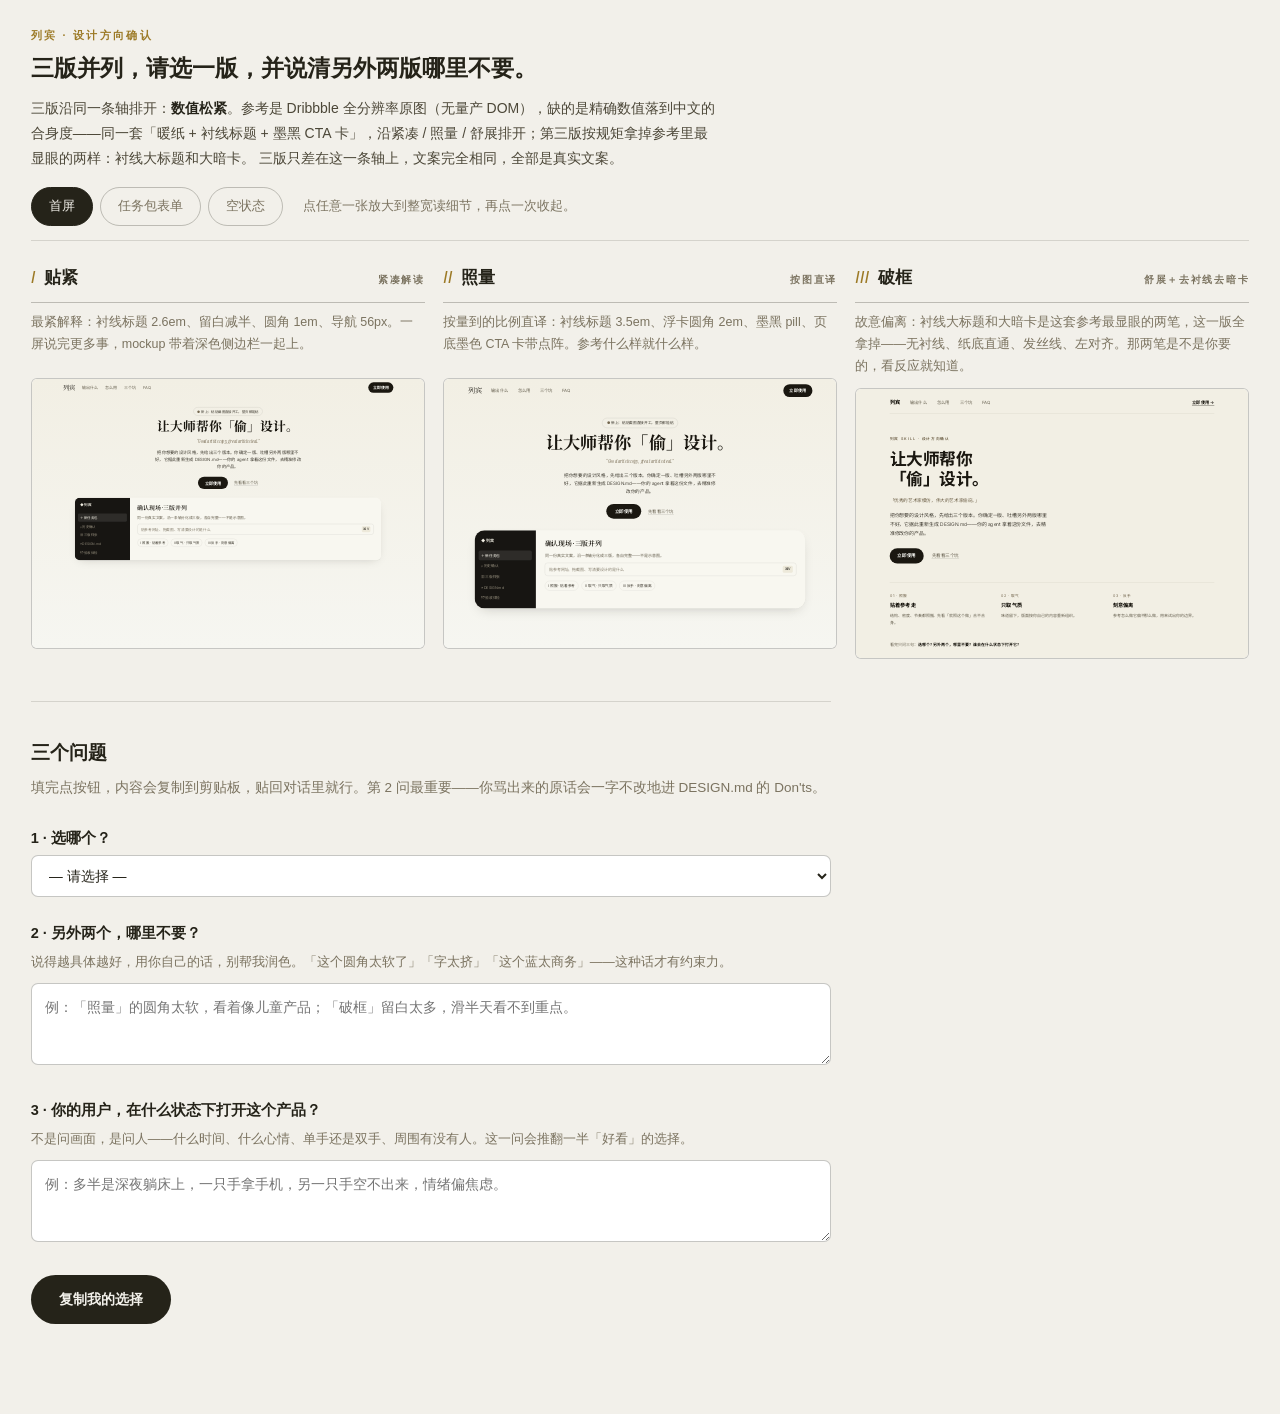
==== commit e74073c2: "Rebuild preview from the corrected extraction (serif display, dark sidebar, dark CTA card) Co-author" ====
--- a/proof-preview.html
+++ b/proof-preview.html
@@ -77,7 +77,7 @@
 <header class="top">
   <p class="eyebrow">列宾 · 设计方向确认</p>
   <h1>三版并列，请选一版，并说清另外两版哪里不要。</h1>
-  <p class="axis">三版沿同一条轴排开：<b>数值松紧</b>。参考只有三张截图、没有 DOM，缺的是精确数值——同一套暖纸墨字，沿紧凑 / 照量 / 舒展排开；第三版顺手拿掉参考里最显眼的悬浮白卡，试那个卡到底是不是你要的。
+  <p class="axis">三版沿同一条轴排开：<b>数值松紧</b>。参考是 Dribbble 全分辨率原图（无量产 DOM），缺的是精确数值落到中文的合身度——同一套「暖纸 + 衬线标题 + 墨黑 CTA 卡」，沿紧凑 / 照量 / 舒展排开；第三版按规矩拿掉参考里最显眼的两样：衬线大标题和大暗卡。
   三版只差在这一条轴上，文案完全相同，全部是真实文案。</p>
   <div class="bar">
     <div class="screens" role="tablist" aria-label="切换屏">
@@ -92,89 +92,97 @@
 <div class="grid" id="grid">
   <section class="variant" data-i="0">
     <div class="meta"><span class="num">I</span><span class="name">贴紧</span><span class="tag">紧凑解读</span></div>
-    <p class="desc">截图数值的最紧解释：标题 2.25em、留白减半、圆角 0.75em、导航 54px。信息密度优先，一屏说完更多事。</p>
+    <p class="desc">最紧解释：衬线标题 2.6em、留白减半、圆角 1em、导航 56px。一屏说完更多事，mockup 带着深色侧边栏一起上。</p>
     <button class="frame" type="button" aria-label="放大「贴紧」"><div class="stage">
-      <div class="screen on"><link href="https://fonts.googleapis.com/css2?family=Inter:wght@400;500;600;700&family=Noto+Sans+SC:wght@400;500;700&display=swap" rel="stylesheet">
+      <div class="screen on"><link href="https://fonts.googleapis.com/css2?family=Instrument+Serif:ital@0;1&family=Inter:wght@400;500;600;700&family=Noto+Sans+SC:wght@400;500;700&family=Noto+Serif+SC:wght@600;700&display=swap" rel="stylesheet">
 <div class="k1">
 <style>
-.k1{height:100%;overflow:hidden;background:linear-gradient(180deg,#F1EBE5 0%,#F5F3E8 100%);color:#16130B;
+.k1{height:100%;overflow:hidden;background:linear-gradient(180deg,#F2EFE4,#F6F6F1);color:#1A1710;
   font:16px/1.65 Inter,"Noto Sans SC","PingFang SC","Microsoft YaHei",sans-serif;display:flex;flex-direction:column}
 .k1 *{box-sizing:border-box;margin:0;padding:0}
-.k1 nav{height:54px;flex:none;display:flex;align-items:center;gap:1.4em;max-width:1080px;width:92%;margin:0 auto}
-.k1 .logo{font-weight:700;font-size:1.06em;letter-spacing:.02em}
-.k1 .logo sup{font-size:.55em;color:#74674F;margin-left:.15em}
-.k1 .lk{font-size:.8125em;color:#5F5D5A;text-decoration:none}
-.k1 .lk:hover{color:#16130B}
-.k1 .cta{margin-left:auto;background:#16130B;color:#F6F6F2;font-size:.8125em;font-weight:600;
-  padding:.5em 1.15em;border-radius:999px;text-decoration:none}
-.k1 header{text-align:center;padding:2.6em 1em 0;max-width:1080px;width:92%;margin:0 auto}
-.k1 .eb{font-size:.6875em;font-weight:600;letter-spacing:.22em;color:#74674F;margin-bottom:1.1em}
-.k1 h1{font-size:2.25em;line-height:1.22;font-weight:700;letter-spacing:0}
-.k1 .qt{font-size:.875em;color:#74674F;margin-top:.9em}
-.k1 .sub{font-size:.9375em;color:#3E393A;max-width:52ch;margin:1em auto 0}
-.k1 .row{margin-top:1.5em;display:flex;gap:1.2em;justify-content:center;align-items:center}
-.k1 .pill{background:#16130B;color:#F6F6F2;font-weight:600;font-size:.9375em;padding:.65em 1.6em;border-radius:999px;text-decoration:none}
-.k1 .lnk{font-size:.875em;color:#5F5D5A;text-decoration:underline;text-underline-offset:.25em;text-decoration-color:rgba(22,19,11,.3)}
-.k1 .mock{width:88%;max-width:960px;margin:2.2em auto 2.5em;background:#F6F6F2;border-radius:.75em;
-  padding:1.3em 1.6em 1.5em;box-shadow:0 1px 0 rgba(22,19,11,.05)}
-.k1 .mock .mt{font-size:.75em;font-weight:600;color:#5F5D5A;letter-spacing:.06em;margin-bottom:1em}
-.k1 .cols{display:grid;grid-template-columns:repeat(3,1fr);gap:.9em}
-.k1 .mini{border:1px solid rgba(22,19,11,.12);border-radius:.5em;padding:.8em .9em;text-align:left}
-.k1 .mini b{display:block;font-size:.8125em;margin-bottom:.35em}
-.k1 .mini i{font-style:normal;font-size:.6875em;color:#74674F}
-.k1 .qs{display:flex;gap:.6em;justify-content:center;margin-top:1.1em;flex-wrap:wrap}
-.k1 .qs span{font-size:.75em;color:#3E393A;border:1px solid rgba(22,19,11,.14);border-radius:999px;padding:.3em 1em}
+.k1 nav{height:56px;flex:none;display:flex;align-items:center;gap:1.4em;max-width:1080px;width:92%;margin:0 auto}
+.k1 .logo{font-family:"Instrument Serif","Noto Serif SC","Songti SC",serif;font-size:1.3em;letter-spacing:.01em}
+.k1 .lk{font-size:.8125em;color:#6E6858;text-decoration:none}
+.k1 .lk:hover{color:#1A1710}
+.k1 .cta{margin-left:auto;background:#1A1710;color:#F6F6F1;font-size:.8125em;font-weight:600;padding:.5em 1.15em;border-radius:999px;text-decoration:none}
+.k1 header{text-align:center;padding:2.2em 1em 0;max-width:1080px;width:92%;margin:0 auto}
+.k1 .chip{display:inline-block;font-size:.6875em;color:#4A463C;border:1px solid rgba(26,23,16,.2);border-radius:999px;padding:.35em 1.1em;margin-bottom:1.2em}
+.k1 .chip b{color:#74674F}
+.k1 h1{font-family:"Instrument Serif","Noto Serif SC","Songti SC",serif;font-weight:700;font-size:2.6em;line-height:1.15;letter-spacing:0}
+.k1 .qt{font-family:"Instrument Serif","Noto Serif SC",serif;font-style:italic;font-size:.9375em;color:#74674F;margin-top:.7em}
+.k1 .sub{font-size:.875em;color:#4A463C;max-width:54ch;margin:.9em auto 0}
+.k1 .row{margin-top:1.3em;display:flex;gap:1.2em;justify-content:center;align-items:center}
+.k1 .pill{background:#1A1710;color:#F6F6F1;font-weight:600;font-size:.875em;padding:.6em 1.5em;border-radius:999px;text-decoration:none}
+.k1 .lnk{font-size:.8125em;color:#6E6858;text-decoration:underline;text-underline-offset:.25em;text-decoration-color:rgba(26,23,16,.3)}
+/* —— mockup: 深侧边栏 + 浅内容区（照参考的真实结构） —— */
+.k1 .mock{width:88%;max-width:1000px;margin:1.8em auto 2em;background:#F8F7F0;border-radius:1em;overflow:hidden;
+  display:grid;grid-template-columns:180px 1fr;box-shadow:0 1px 0 rgba(26,23,16,.06),0 12px 32px -18px rgba(26,23,16,.25);text-align:left}
+.k1 .side{background:#171512;color:#B9B2A0;padding:1em .9em;font-size:.6875em}
+.k1 .side .sl{color:#F2EFE4;font-weight:600;font-size:1.05em;margin-bottom:1em;display:block}
+.k1 .side span{display:block;padding:.4em .5em;border-radius:.4em;margin-bottom:.15em;color:#8D8676}
+.k1 .side span.on{background:rgba(246,246,241,.1);color:#F2EFE4}
+.k1 .main{padding:1.2em 1.5em}
+.k1 .main h3{font-family:"Instrument Serif","Noto Serif SC",serif;font-weight:600;font-size:1.2em;margin-bottom:.2em}
+.k1 .main p{font-size:.75em;color:#6E6858;margin-bottom:.9em}
+.k1 .inb{border:1px solid rgba(26,23,16,.16);border-radius:.6em;padding:.55em .8em;font-size:.75em;color:#8D8676;display:flex}
+.k1 .inb i{margin-left:auto;font-style:normal;color:#1A1710;background:#EDE9DA;border-radius:.35em;padding:.05em .5em;font-size:.9em}
+.k1 .pins{display:flex;gap:.5em;margin-top:.8em;flex-wrap:wrap}
+.k1 .pins span{font-size:.6875em;border:1px solid rgba(26,23,16,.14);border-radius:999px;padding:.3em .8em;color:#4A463C}
 </style>
 <nav>
-  <span class="logo">列宾<sup>®</sup></span>
+  <span class="logo">列宾</span>
   <a class="lk" href="#">输出什么</a><a class="lk" href="#">怎么用</a><a class="lk" href="#">三个坑</a><a class="lk" href="#">FAQ</a>
   <a class="cta" href="#">立即使用</a>
 </nav>
 <header>
-  <p class="eb">列宾 SKILL · 设计方向确认</p>
+  <span class="chip"><b>●</b> 新上：粘贴截图直接开工，整页都能粘</span>
   <h1>让大师帮你「偷」设计。</h1>
-  <p class="qt">「优秀的艺术家模仿，伟大的艺术家偷窃。」</p>
+  <p class="qt">“Good artists copy, great artists steal.”</p>
   <p class="sub">把你想要的设计风格，先给出三个版本。你确定一版、吐槽另外两版哪里不好，它据此重新生成 DESIGN.md——你的 agent 拿着这份文件，去精准修改你的产品。</p>
   <div class="row"><a class="pill" href="#">立即使用</a><a class="lnk" href="#">先看看三个坑</a></div>
 </header>
 <div class="mock">
-  <p class="mt">确认现场 · 三版并列，不是示意图</p>
-  <div class="cols">
-    <div class="mini"><b>照搬</b><i>I · 贴着参考走，先看合不合身</i></div>
-    <div class="mini"><b>取气</b><i>II · 味道留下，版面按自己内容重排</i></div>
-    <div class="mini"><b>反手</b><i>III · 刻意偏离，试出你的边界</i></div>
-  </div>
-  <div class="qs"><span>选哪个？</span><span>另外两个，哪里不要？</span><span>谁会在什么状态下打开它？</span></div>
+  <div class="side">
+    <span class="sl">◆ 列宾</span>
+    <span class="on">＋ 新任务包</span><span>⌕ 历史确认</span><span>▦ 三版样张</span><span>◔ DESIGN.md</span><span>⚒ 验收体检</span>
+  </div>
+  <div class="main">
+    <h3>确认现场 · 三版并列</h3>
+    <p>同一份真实文案，沿一条轴分化成三版，各自完整——不是示意图。</p>
+    <div class="inb">贴参考网址、拖截图、写清要设计的是什么<i>⌘V</i></div>
+    <div class="pins"><span>I 照搬 · 贴着参考</span><span>II 取气 · 只取气质</span><span>III 反手 · 刻意偏离</span></div>
+  </div>
 </div>
 </div>
 </div>
       <div class="screen"><div class="k1f">
 <style>
-.k1f{height:100%;overflow:hidden;background:linear-gradient(180deg,#F1EBE5 0%,#F5F3E8 100%);color:#16130B;
+.k1f{height:100%;overflow:hidden;background:linear-gradient(180deg,#F2EFE4,#F6F6F1);color:#1A1710;
   font:16px/1.65 Inter,"Noto Sans SC","PingFang SC","Microsoft YaHei",sans-serif}
 .k1f *{box-sizing:border-box;margin:0;padding:0}
-.k1f .wrap{max-width:720px;width:90%;margin:0 auto;padding:2.6em 0}
+.k1f .wrap{max-width:720px;width:90%;margin:0 auto;padding:2.4em 0}
 .k1f .eb{font-size:.6875em;font-weight:600;letter-spacing:.22em;color:#74674F;text-align:center}
-.k1f h2{font-size:1.5em;font-weight:700;text-align:center;margin:.5em 0 .3em}
-.k1f .sub{font-size:.875em;color:#3E393A;text-align:center;margin-bottom:1.8em}
-.k1f .card{background:#F6F6F2;border-radius:.75em;padding:1.4em 1.5em;box-shadow:0 1px 0 rgba(22,19,11,.05)}
-.k1f .f{margin-bottom:1em}
+.k1f h2{font-family:"Instrument Serif","Noto Serif SC","Songti SC",serif;font-size:1.8em;font-weight:700;text-align:center;margin:.4em 0 .25em}
+.k1f .sub{font-size:.8125em;color:#4A463C;text-align:center;margin-bottom:1.6em}
+.k1f .card{background:#F8F7F0;border-radius:1em;padding:1.3em 1.4em;box-shadow:0 1px 0 rgba(26,23,16,.06)}
+.k1f .f{margin-bottom:.9em}
 .k1f .f:last-child{margin-bottom:0}
-.k1f label{display:flex;align-items:baseline;font-size:.8125em;font-weight:600;margin-bottom:.4em}
+.k1f label{display:flex;align-items:baseline;font-size:.8125em;font-weight:600;margin-bottom:.35em}
 .k1f .opt{margin-left:auto;font-size:.625em;font-weight:600;letter-spacing:.1em;color:#74674F;border:1px solid rgba(116,103,79,.4);border-radius:999px;padding:.15em .7em}
-.k1f .req{margin-left:auto;font-size:.625em;font-weight:600;letter-spacing:.1em;color:#F6F6F2;background:#16130B;border-radius:999px;padding:.15em .7em}
-.k1f .in{border:1px solid rgba(22,19,11,.14);border-radius:.5em;padding:.55em .8em;font-size:.875em;color:#3E393A;background:#FBFAF6}
-.k1f .hint{font-size:.6875em;color:#5F5D5A;margin-top:.3em}
-.k1f .drop{border:1.5px dashed rgba(22,19,11,.28);border-radius:.5em;padding:.8em;font-size:.8125em;color:#5F5D5A;text-align:center}
-.k1f .drop b{color:#16130B}
-.k1f .files{display:flex;gap:.5em;margin-top:.6em}
-.k1f .files span{font-size:.6875em;background:#EDE8DC;border-radius:.35em;padding:.25em .7em;color:#3E393A}
-.k1f .out{margin-top:1.2em;background:#F6F6F2;border-radius:.75em;padding:1.2em 1.5em;box-shadow:0 1px 0 rgba(22,19,11,.05)}
-.k1f .out .ot{font-size:.75em;font-weight:600;letter-spacing:.06em;color:#5F5D5A;margin-bottom:.6em}
-.k1f .mono{font-size:.8125em;line-height:1.7;color:#16130B;border-left:2px solid #74674F;padding-left:1em}
-.k1f .copyrow{margin-top:1em;display:flex;align-items:center;gap:1em}
-.k1f .pill{background:#16130B;color:#F6F6F2;font-weight:600;font-size:.875em;padding:.6em 1.5em;border-radius:999px;text-decoration:none}
-.k1f .note{font-size:.6875em;color:#5F5D5A}
+.k1f .req{margin-left:auto;font-size:.625em;font-weight:600;letter-spacing:.1em;color:#F6F6F1;background:#1A1710;border-radius:999px;padding:.15em .7em}
+.k1f .in{border:1px solid rgba(26,23,16,.15);border-radius:.5em;padding:.5em .8em;font-size:.875em;color:#4A463C;background:#FCFBF5}
+.k1f .hint{font-size:.6875em;color:#6E6858;margin-top:.25em}
+.k1f .drop{border:1.5px dashed rgba(26,23,16,.28);border-radius:.5em;padding:.7em;font-size:.8125em;color:#6E6858;text-align:center}
+.k1f .drop b{color:#1A1710}
+.k1f .files{display:flex;gap:.5em;margin-top:.55em}
+.k1f .files span{font-size:.6875em;background:#EDE9DA;border-radius:.35em;padding:.25em .7em;color:#4A463C}
+.k1f .out{margin-top:1.1em;background:#0E0D0A;border-radius:1em;padding:1.1em 1.4em;color:#F2EFE4;
+  background-image:radial-gradient(rgba(242,239,228,.14) 1px,transparent 1px);background-size:14px 14px}
+.k1f .out .ot{font-size:.6875em;font-weight:600;letter-spacing:.12em;color:#B9B2A0;margin-bottom:.5em}
+.k1f .mono{font-size:.8125em;line-height:1.7}
+.k1f .copyrow{margin-top:.9em;display:flex;align-items:center;gap:1em}
+.k1f .pill{background:#F2EFE4;color:#1A1710;font-weight:600;font-size:.8125em;padding:.55em 1.4em;border-radius:999px;text-decoration:none}
+.k1f .note{font-size:.6875em;color:#8D8676}
 </style>
 <div class="wrap">
   <p class="eb">任务包 · BRIEF</p>
@@ -183,7 +191,7 @@
   <div class="card">
     <div class="f">
       <label>参考网址<span class="opt">选填 · 我想做成那样</span></label>
-      <div class="in">https://（空着）</div>
+      <div class="in">https://dribbble.com/shots/27510627-olympus-ai</div>
       <p class="hint">图多的时候改成下载 zip。</p>
     </div>
     <div class="f">
@@ -192,7 +200,7 @@
     </div>
     <div class="f">
       <label>要设计的是什么<span class="req">必填 · 真实文案</span></label>
-      <div class="in">列宾落地页重设计。参考是三张暖纸奶油底 AI 产品站截图：墨黑大字、悬浮白卡、实心黑 pill 按钮、零彩色。</div>
+      <div class="in">列宾落地页重设计。参考是 Olympus AI：暖纸底、衬线大标题、深侧边栏 mockup、墨黑 pill 与大暗卡。</div>
     </div>
     <div class="f">
       <label>参考图片<span class="opt">选填 · 我想做成那样</span></label>
@@ -210,24 +218,26 @@
 </div>
       <div class="screen"><div class="k1e">
 <style>
-.k1e{height:100%;overflow:hidden;background:linear-gradient(180deg,#F1EBE5 0%,#F5F3E8 100%);color:#16130B;
+.k1e{height:100%;overflow:hidden;background:linear-gradient(180deg,#F2EFE4,#F6F6F1);color:#1A1710;
   font:16px/1.65 Inter,"Noto Sans SC","PingFang SC","Microsoft YaHei",sans-serif;display:flex;flex-direction:column}
 .k1e *{box-sizing:border-box;margin:0;padding:0}
-.k1e .wrap{max-width:640px;width:90%;margin:auto;padding:2em 0;text-align:center}
+.k1e .wrap{max-width:640px;width:90%;margin:auto;padding:1.6em 0 1.2em;text-align:center}
 .k1e .eb{font-size:.6875em;font-weight:600;letter-spacing:.22em;color:#74674F}
-.k1e h2{font-size:1.5em;font-weight:700;line-height:1.3;margin:.6em 0 .4em}
-.k1e .sub{font-size:.875em;color:#3E393A;margin-bottom:1.8em}
-.k1e .card{background:#F6F6F2;border-radius:.75em;padding:1.3em 1.5em;text-align:left;box-shadow:0 1px 0 rgba(22,19,11,.05)}
-.k1e .f{display:flex;align-items:center;gap:.8em;padding:.6em 0;border-bottom:1px dashed rgba(22,19,11,.14)}
+.k1e h2{font-family:"Instrument Serif","Noto Serif SC","Songti SC",serif;font-size:1.8em;font-weight:700;line-height:1.25;margin:.45em 0 .3em}
+.k1e .sub{font-size:.8125em;color:#4A463C;margin-bottom:1.4em}
+.k1e .card{background:#F8F7F0;border-radius:1em;padding:1.1em 1.4em;text-align:left;box-shadow:0 1px 0 rgba(26,23,16,.06)}
+.k1e .f{display:flex;align-items:center;gap:.8em;padding:.5em 0;border-bottom:1px dashed rgba(26,23,16,.16)}
 .k1e .f:last-of-type{border-bottom:0}
 .k1e .f b{font-size:.8125em;font-weight:600}
 .k1e .f .e{font-size:.8125em;color:#A39B8D}
 .k1e .opt{margin-left:auto;font-size:.625em;font-weight:600;letter-spacing:.1em;color:#74674F;border:1px solid rgba(116,103,79,.4);border-radius:999px;padding:.15em .7em}
-.k1e .drop{border:1.5px dashed rgba(22,19,11,.28);border-radius:.5em;padding:.9em;font-size:.8125em;color:#A39B8D;text-align:center;margin-top:.8em}
-.k1e .hintbox{margin-top:1.1em;font-size:.8125em;color:#5F5D5A}
-.k1e .hintbox b{color:#16130B}
-.k1e .agents{display:flex;gap:.5em;justify-content:center;flex-wrap:wrap;margin-top:1.6em}
-.k1e .agents span{font-size:.6875em;color:#5F5D5A;border:1px solid rgba(22,19,11,.14);border-radius:999px;padding:.3em .9em}
+.k1e .drop{border:1.5px dashed rgba(26,23,16,.28);border-radius:.5em;padding:.7em;font-size:.8125em;color:#A39B8D;text-align:center;margin-top:.7em}
+.k1e .dark{margin:1.2em auto 0;max-width:880px;width:92%;background:#0E0D0A;border-radius:1em;color:#F2EFE4;
+  padding:1.3em 1.6em;display:flex;align-items:center;gap:1.4em;text-align:left;
+  background-image:radial-gradient(rgba(242,239,228,.13) 1px,transparent 1px);background-size:14px 14px}
+.k1e .dark h3{font-family:"Instrument Serif","Noto Serif SC",serif;font-weight:600;font-size:1.15em;line-height:1.3}
+.k1e .dark p{font-size:.6875em;color:#8D8676;margin-top:.2em}
+.k1e .dark .pill{margin-left:auto;flex:none;background:#F2EFE4;color:#1A1710;font-weight:600;font-size:.8125em;padding:.55em 1.3em;border-radius:999px;text-decoration:none}
 </style>
 <div class="wrap">
   <p class="eb">空状态 · EMPTY</p>
@@ -239,8 +249,10 @@
     <div class="f"><b>参考图片</b><span class="e">空着</span><span class="opt">选填</span></div>
     <div class="drop">⌘V · 截图后直接贴，不必先存成文件</div>
   </div>
-  <p class="hintbox">空着的栏不会写进任务包。<b>文案在，就能开工。</b></p>
-  <div class="agents"><span>Claude Code</span><span>Codex</span><span>Cursor</span><span>Grok</span><span>Kimi Work</span></div>
+</div>
+<div class="dark">
+  <div><h3>文案在，就能开工。</h3><p>空着的栏不会写进任务包 — Claude Code · Codex · Cursor · Grok · Kimi Work</p></div>
+  <a class="pill" href="#">复制任务包</a>
 </div>
 </div>
 </div>
@@ -248,88 +260,95 @@
   </section>
   <section class="variant" data-i="1">
     <div class="meta"><span class="num">II</span><span class="name">照量</span><span class="tag">按图直译</span></div>
-    <p class="desc">按量到的比例直译：标题 3em、浮卡内缩 6%、圆角 1.5em、墨黑实心 pill。参考什么样，就什么样。</p>
+    <p class="desc">按量到的比例直译：衬线标题 3.5em、浮卡圆角 2em、墨黑 pill、页底墨色 CTA 卡带点阵。参考什么样就什么样。</p>
     <button class="frame" type="button" aria-label="放大「照量」"><div class="stage">
       <div class="screen on"><div class="k2">
 <style>
-.k2{height:100%;overflow:hidden;background:linear-gradient(180deg,#F1EBE5 0%,#F5F3E8 100%);color:#16130B;
+.k2{height:100%;overflow:hidden;background:linear-gradient(180deg,#F2EFE4,#F6F6F1);color:#1A1710;
   font:16px/1.8 Inter,"Noto Sans SC","PingFang SC","Microsoft YaHei",sans-serif;display:flex;flex-direction:column}
 .k2 *{box-sizing:border-box;margin:0;padding:0}
-.k2 nav{height:72px;flex:none;display:flex;align-items:center;gap:1.8em;max-width:1140px;width:88%;margin:0 auto}
-.k2 .logo{font-weight:700;font-size:1.125em;letter-spacing:.02em}
-.k2 .logo sup{font-size:.55em;color:#74674F;margin-left:.15em}
-.k2 .lk{font-size:.875em;color:#5F5D5A;text-decoration:none}
-.k2 .lk:hover{color:#16130B}
-.k2 .cta{margin-left:auto;background:#16130B;color:#F6F6F2;font-size:.875em;font-weight:600;
-  padding:.6em 1.35em;border-radius:999px;text-decoration:none}
-.k2 header{text-align:center;padding:4em 1em 0;max-width:1140px;width:88%;margin:0 auto}
-.k2 .eb{font-size:.75em;font-weight:600;letter-spacing:.24em;color:#74674F;margin-bottom:1.4em}
-.k2 h1{font-size:3em;line-height:1.18;font-weight:700;letter-spacing:0}
-.k2 .qt{font-size:.9375em;color:#74674F;margin-top:1.1em}
-.k2 .sub{font-size:1em;color:#3E393A;max-width:56ch;margin:1.3em auto 0}
-.k2 .row{margin-top:2em;display:flex;gap:1.4em;justify-content:center;align-items:center}
-.k2 .pill{background:#16130B;color:#F6F6F2;font-weight:600;font-size:1em;padding:.75em 1.9em;border-radius:999px;text-decoration:none}
-.k2 .lnk{font-size:.9375em;color:#5F5D5A;text-decoration:underline;text-underline-offset:.25em;text-decoration-color:rgba(22,19,11,.3)}
-.k2 .mock{width:88%;max-width:1060px;margin:2.8em auto 3em;background:#F6F6F2;border-radius:1.5em;
-  padding:1.8em 2.2em 2em;box-shadow:0 1px 0 rgba(22,19,11,.05)}
-.k2 .mock .mt{font-size:.8125em;font-weight:600;color:#5F5D5A;letter-spacing:.06em;margin-bottom:1.2em}
-.k2 .cols{display:grid;grid-template-columns:repeat(3,1fr);gap:1.1em}
-.k2 .mini{border:1px solid rgba(22,19,11,.12);border-radius:.75em;padding:1em 1.1em;text-align:left}
-.k2 .mini b{display:block;font-size:.9375em;margin-bottom:.4em}
-.k2 .mini i{font-style:normal;font-size:.75em;color:#74674F}
-.k2 .qs{display:flex;gap:.7em;justify-content:center;margin-top:1.4em;flex-wrap:wrap}
-.k2 .qs span{font-size:.8125em;color:#3E393A;border:1px solid rgba(22,19,11,.14);border-radius:999px;padding:.4em 1.2em}
+.k2 nav{height:76px;flex:none;display:flex;align-items:center;gap:1.9em;max-width:1160px;width:88%;margin:0 auto}
+.k2 .logo{font-family:"Instrument Serif","Noto Serif SC","Songti SC",serif;font-size:1.45em;letter-spacing:.01em}
+.k2 .lk{font-size:.875em;color:#6E6858;text-decoration:none}
+.k2 .lk:hover{color:#1A1710}
+.k2 .cta{margin-left:auto;background:#1A1710;color:#F6F6F1;font-size:.875em;font-weight:600;padding:.62em 1.4em;border-radius:999px;text-decoration:none}
+.k2 header{text-align:center;padding:3.2em 1em 0;max-width:1160px;width:88%;margin:0 auto}
+.k2 .chip{display:inline-block;font-size:.75em;color:#4A463C;border:1px solid rgba(26,23,16,.2);border-radius:999px;padding:.4em 1.2em;margin-bottom:1.4em}
+.k2 .chip b{color:#74674F}
+.k2 h1{font-family:"Instrument Serif","Noto Serif SC","Songti SC",serif;font-weight:700;font-size:3.5em;line-height:1.12;letter-spacing:0}
+.k2 .qt{font-family:"Instrument Serif","Noto Serif SC",serif;font-style:italic;font-size:1em;color:#74674F;margin-top:.9em}
+.k2 .sub{font-size:.9375em;color:#4A463C;max-width:56ch;margin:1.1em auto 0}
+.k2 .row{margin-top:1.7em;display:flex;gap:1.4em;justify-content:center;align-items:center}
+.k2 .pill{background:#1A1710;color:#F6F6F1;font-weight:600;font-size:.9375em;padding:.7em 1.8em;border-radius:999px;text-decoration:none}
+.k2 .lnk{font-size:.875em;color:#6E6858;text-decoration:underline;text-underline-offset:.25em;text-decoration-color:rgba(26,23,16,.3)}
+.k2 .mock{width:88%;max-width:1080px;margin:2.4em auto 2.6em;background:#F8F7F0;border-radius:2em;overflow:hidden;
+  display:grid;grid-template-columns:200px 1fr;box-shadow:0 1px 0 rgba(26,23,16,.06),0 16px 40px -20px rgba(26,23,16,.25);text-align:left}
+.k2 .side{background:#171512;color:#B9B2A0;padding:1.3em 1.1em;font-size:.75em}
+.k2 .side .sl{color:#F2EFE4;font-weight:600;font-size:1.1em;margin-bottom:1.1em;display:block}
+.k2 .side span{display:block;padding:.45em .6em;border-radius:.5em;margin-bottom:.2em;color:#8D8676}
+.k2 .side span.on{background:rgba(246,246,241,.1);color:#F2EFE4}
+.k2 .main{padding:1.5em 1.8em}
+.k2 .main h3{font-family:"Instrument Serif","Noto Serif SC",serif;font-weight:600;font-size:1.4em;margin-bottom:.25em}
+.k2 .main p{font-size:.8125em;color:#6E6858;margin-bottom:1em}
+.k2 .inb{border:1px solid rgba(26,23,16,.16);border-radius:.7em;padding:.65em .9em;font-size:.8125em;color:#8D8676;display:flex}
+.k2 .inb i{margin-left:auto;font-style:normal;color:#1A1710;background:#EDE9DA;border-radius:.4em;padding:.05em .55em;font-size:.9em}
+.k2 .pins{display:flex;gap:.6em;margin-top:1em;flex-wrap:wrap}
+.k2 .pins span{font-size:.75em;border:1px solid rgba(26,23,16,.14);border-radius:999px;padding:.35em .9em;color:#4A463C}
 </style>
 <nav>
-  <span class="logo">列宾<sup>®</sup></span>
+  <span class="logo">列宾</span>
   <a class="lk" href="#">输出什么</a><a class="lk" href="#">怎么用</a><a class="lk" href="#">三个坑</a><a class="lk" href="#">FAQ</a>
   <a class="cta" href="#">立即使用</a>
 </nav>
 <header>
-  <p class="eb">列宾 SKILL · 设计方向确认</p>
+  <span class="chip"><b>●</b> 新上：粘贴截图直接开工，整页都能粘</span>
   <h1>让大师帮你「偷」设计。</h1>
-  <p class="qt">「优秀的艺术家模仿，伟大的艺术家偷窃。」</p>
+  <p class="qt">“Good artists copy, great artists steal.”</p>
   <p class="sub">把你想要的设计风格，先给出三个版本。你确定一版、吐槽另外两版哪里不好，它据此重新生成 DESIGN.md——你的 agent 拿着这份文件，去精准修改你的产品。</p>
   <div class="row"><a class="pill" href="#">立即使用</a><a class="lnk" href="#">先看看三个坑</a></div>
 </header>
 <div class="mock">
-  <p class="mt">确认现场 · 三版并列，不是示意图</p>
-  <div class="cols">
-    <div class="mini"><b>照搬</b><i>I · 贴着参考走，先看合不合身</i></div>
-    <div class="mini"><b>取气</b><i>II · 味道留下，版面按自己内容重排</i></div>
-    <div class="mini"><b>反手</b><i>III · 刻意偏离，试出你的边界</i></div>
-  </div>
-  <div class="qs"><span>选哪个？</span><span>另外两个，哪里不要？</span><span>谁会在什么状态下打开它？</span></div>
+  <div class="side">
+    <span class="sl">◆ 列宾</span>
+    <span class="on">＋ 新任务包</span><span>⌕ 历史确认</span><span>▦ 三版样张</span><span>◔ DESIGN.md</span><span>⚒ 验收体检</span>
+  </div>
+  <div class="main">
+    <h3>确认现场 · 三版并列</h3>
+    <p>同一份真实文案，沿一条轴分化成三版，各自完整——不是示意图。</p>
+    <div class="inb">贴参考网址、拖截图、写清要设计的是什么<i>⌘V</i></div>
+    <div class="pins"><span>I 照搬 · 贴着参考</span><span>II 取气 · 只取气质</span><span>III 反手 · 刻意偏离</span></div>
+  </div>
 </div>
 </div>
 </div>
       <div class="screen"><div class="k2f">
 <style>
-.k2f{height:100%;overflow:hidden;background:linear-gradient(180deg,#F1EBE5 0%,#F5F3E8 100%);color:#16130B;
+.k2f{height:100%;overflow:hidden;background:linear-gradient(180deg,#F2EFE4,#F6F6F1);color:#1A1710;
   font:16px/1.8 Inter,"Noto Sans SC","PingFang SC","Microsoft YaHei",sans-serif}
 .k2f *{box-sizing:border-box;margin:0;padding:0}
-.k2f .wrap{max-width:760px;width:88%;margin:0 auto;padding:3.4em 0}
+.k2f .wrap{max-width:760px;width:88%;margin:0 auto;padding:3em 0}
 .k2f .eb{font-size:.75em;font-weight:600;letter-spacing:.24em;color:#74674F;text-align:center}
-.k2f h2{font-size:2em;font-weight:700;text-align:center;margin:.6em 0 .35em}
-.k2f .sub{font-size:.9375em;color:#3E393A;text-align:center;margin-bottom:2.2em}
-.k2f .card{background:#F6F6F2;border-radius:1.5em;padding:1.8em 2em;box-shadow:0 1px 0 rgba(22,19,11,.05)}
-.k2f .f{margin-bottom:1.2em}
+.k2f h2{font-family:"Instrument Serif","Noto Serif SC","Songti SC",serif;font-size:2.4em;font-weight:700;text-align:center;margin:.5em 0 .3em}
+.k2f .sub{font-size:.875em;color:#4A463C;text-align:center;margin-bottom:2em}
+.k2f .card{background:#F8F7F0;border-radius:2em;padding:1.7em 1.9em;box-shadow:0 1px 0 rgba(26,23,16,.06)}
+.k2f .f{margin-bottom:1.1em}
 .k2f .f:last-child{margin-bottom:0}
 .k2f label{display:flex;align-items:baseline;font-size:.875em;font-weight:600;margin-bottom:.45em}
 .k2f .opt{margin-left:auto;font-size:.6875em;font-weight:600;letter-spacing:.1em;color:#74674F;border:1px solid rgba(116,103,79,.4);border-radius:999px;padding:.2em .8em}
-.k2f .req{margin-left:auto;font-size:.6875em;font-weight:600;letter-spacing:.1em;color:#F6F6F2;background:#16130B;border-radius:999px;padding:.2em .8em}
-.k2f .in{border:1px solid rgba(22,19,11,.14);border-radius:.65em;padding:.65em .9em;font-size:.9375em;color:#3E393A;background:#FBFAF6}
-.k2f .hint{font-size:.75em;color:#5F5D5A;margin-top:.35em}
-.k2f .drop{border:1.5px dashed rgba(22,19,11,.28);border-radius:.65em;padding:.95em;font-size:.875em;color:#5F5D5A;text-align:center}
-.k2f .drop b{color:#16130B}
-.k2f .files{display:flex;gap:.6em;margin-top:.7em}
-.k2f .files span{font-size:.75em;background:#EDE8DC;border-radius:.4em;padding:.3em .8em;color:#3E393A}
-.k2f .out{margin-top:1.5em;background:#F6F6F2;border-radius:1.5em;padding:1.5em 2em;box-shadow:0 1px 0 rgba(22,19,11,.05)}
-.k2f .out .ot{font-size:.8125em;font-weight:600;letter-spacing:.06em;color:#5F5D5A;margin-bottom:.7em}
-.k2f .mono{font-size:.875em;line-height:1.75;color:#16130B;border-left:2px solid #74674F;padding-left:1.1em}
-.k2f .copyrow{margin-top:1.1em;display:flex;align-items:center;gap:1.1em}
-.k2f .pill{background:#16130B;color:#F6F6F2;font-weight:600;font-size:.9375em;padding:.7em 1.7em;border-radius:999px;text-decoration:none}
-.k2f .note{font-size:.75em;color:#5F5D5A}
+.k2f .req{margin-left:auto;font-size:.6875em;font-weight:600;letter-spacing:.1em;color:#F6F6F1;background:#1A1710;border-radius:999px;padding:.2em .8em}
+.k2f .in{border:1px solid rgba(26,23,16,.15);border-radius:.65em;padding:.6em .9em;font-size:.9375em;color:#4A463C;background:#FCFBF5}
+.k2f .hint{font-size:.75em;color:#6E6858;margin-top:.3em}
+.k2f .drop{border:1.5px dashed rgba(26,23,16,.28);border-radius:.65em;padding:.9em;font-size:.875em;color:#6E6858;text-align:center}
+.k2f .drop b{color:#1A1710}
+.k2f .files{display:flex;gap:.6em;margin-top:.65em}
+.k2f .files span{font-size:.75em;background:#EDE9DA;border-radius:.4em;padding:.3em .8em;color:#4A463C}
+.k2f .out{margin-top:1.4em;background:#0E0D0A;border-radius:2em;padding:1.4em 1.9em;color:#F2EFE4;
+  background-image:radial-gradient(rgba(242,239,228,.14) 1px,transparent 1px);background-size:16px 16px}
+.k2f .out .ot{font-size:.75em;font-weight:600;letter-spacing:.12em;color:#B9B2A0;margin-bottom:.6em}
+.k2f .mono{font-size:.875em;line-height:1.75}
+.k2f .copyrow{margin-top:1em;display:flex;align-items:center;gap:1.1em}
+.k2f .pill{background:#F2EFE4;color:#1A1710;font-weight:600;font-size:.875em;padding:.65em 1.6em;border-radius:999px;text-decoration:none}
+.k2f .note{font-size:.75em;color:#8D8676}
 </style>
 <div class="wrap">
   <p class="eb">任务包 · BRIEF</p>
@@ -338,7 +357,7 @@
   <div class="card">
     <div class="f">
       <label>参考网址<span class="opt">选填 · 我想做成那样</span></label>
-      <div class="in">https://（空着）</div>
+      <div class="in">https://dribbble.com/shots/27510627-olympus-ai</div>
       <p class="hint">图多的时候改成下载 zip。</p>
     </div>
     <div class="f">
@@ -347,7 +366,7 @@
     </div>
     <div class="f">
       <label>要设计的是什么<span class="req">必填 · 真实文案</span></label>
-      <div class="in">列宾落地页重设计。参考是三张暖纸奶油底 AI 产品站截图：墨黑大字、悬浮白卡、实心黑 pill 按钮、零彩色。</div>
+      <div class="in">列宾落地页重设计。参考是 Olympus AI：暖纸底、衬线大标题、深侧边栏 mockup、墨黑 pill 与大暗卡。</div>
     </div>
     <div class="f">
       <label>参考图片<span class="opt">选填 · 我想做成那样</span></label>
@@ -365,24 +384,26 @@
 </div>
       <div class="screen"><div class="k2e">
 <style>
-.k2e{height:100%;overflow:hidden;background:linear-gradient(180deg,#F1EBE5 0%,#F5F3E8 100%);color:#16130B;
+.k2e{height:100%;overflow:hidden;background:linear-gradient(180deg,#F2EFE4,#F6F6F1);color:#1A1710;
   font:16px/1.8 Inter,"Noto Sans SC","PingFang SC","Microsoft YaHei",sans-serif;display:flex;flex-direction:column}
 .k2e *{box-sizing:border-box;margin:0;padding:0}
-.k2e .wrap{max-width:680px;width:88%;margin:auto;padding:2em 0;text-align:center}
+.k2e .wrap{max-width:680px;width:88%;margin:auto;padding:1.8em 0 1.4em;text-align:center}
 .k2e .eb{font-size:.75em;font-weight:600;letter-spacing:.24em;color:#74674F}
-.k2e h2{font-size:2em;font-weight:700;line-height:1.3;margin:.7em 0 .45em}
-.k2e .sub{font-size:.9375em;color:#3E393A;margin-bottom:2.2em}
-.k2e .card{background:#F6F6F2;border-radius:1.5em;padding:1.6em 2em;text-align:left;box-shadow:0 1px 0 rgba(22,19,11,.05)}
-.k2e .f{display:flex;align-items:center;gap:1em;padding:.75em 0;border-bottom:1px dashed rgba(22,19,11,.14)}
+.k2e h2{font-family:"Instrument Serif","Noto Serif SC","Songti SC",serif;font-size:2.4em;font-weight:700;line-height:1.25;margin:.5em 0 .35em}
+.k2e .sub{font-size:.875em;color:#4A463C;margin-bottom:1.8em}
+.k2e .card{background:#F8F7F0;border-radius:2em;padding:1.5em 1.9em;text-align:left;box-shadow:0 1px 0 rgba(26,23,16,.06)}
+.k2e .f{display:flex;align-items:center;gap:1em;padding:.65em 0;border-bottom:1px dashed rgba(26,23,16,.16)}
 .k2e .f:last-of-type{border-bottom:0}
 .k2e .f b{font-size:.875em;font-weight:600}
 .k2e .f .e{font-size:.875em;color:#A39B8D}
 .k2e .opt{margin-left:auto;font-size:.6875em;font-weight:600;letter-spacing:.1em;color:#74674F;border:1px solid rgba(116,103,79,.4);border-radius:999px;padding:.2em .8em}
-.k2e .drop{border:1.5px dashed rgba(22,19,11,.28);border-radius:.65em;padding:1.1em;font-size:.875em;color:#A39B8D;text-align:center;margin-top:1em}
-.k2e .hintbox{margin-top:1.4em;font-size:.875em;color:#5F5D5A}
-.k2e .hintbox b{color:#16130B}
-.k2e .agents{display:flex;gap:.6em;justify-content:center;flex-wrap:wrap;margin-top:2em}
-.k2e .agents span{font-size:.75em;color:#5F5D5A;border:1px solid rgba(22,19,11,.14);border-radius:999px;padding:.35em 1em}
+.k2e .drop{border:1.5px dashed rgba(26,23,16,.28);border-radius:.65em;padding:.95em;font-size:.875em;color:#A39B8D;text-align:center;margin-top:.9em}
+.k2e .dark{margin:1.5em auto 0;max-width:1000px;width:90%;background:#0E0D0A;border-radius:2em;color:#F2EFE4;
+  padding:1.7em 2.2em;display:flex;align-items:center;gap:1.6em;text-align:left;
+  background-image:radial-gradient(rgba(242,239,228,.13) 1px,transparent 1px);background-size:16px 16px}
+.k2e .dark h3{font-family:"Instrument Serif","Noto Serif SC",serif;font-weight:600;font-size:1.5em;line-height:1.3}
+.k2e .dark p{font-size:.75em;color:#8D8676;margin-top:.25em}
+.k2e .dark .pill{margin-left:auto;flex:none;background:#F2EFE4;color:#1A1710;font-weight:600;font-size:.875em;padding:.65em 1.5em;border-radius:999px;text-decoration:none}
 </style>
 <div class="wrap">
   <p class="eb">空状态 · EMPTY</p>
@@ -394,48 +415,48 @@
     <div class="f"><b>参考图片</b><span class="e">空着</span><span class="opt">选填</span></div>
     <div class="drop">⌘V · 截图后直接贴，不必先存成文件</div>
   </div>
-  <p class="hintbox">空着的栏不会写进任务包。<b>文案在，就能开工。</b></p>
-  <div class="agents"><span>Claude Code</span><span>Codex</span><span>Cursor</span><span>Grok</span><span>Kimi Work</span></div>
+</div>
+<div class="dark">
+  <div><h3>文案在，就能开工。</h3><p>空着的栏不会写进任务包 — Claude Code · Codex · Cursor · Grok · Kimi Work</p></div>
+  <a class="pill" href="#">复制任务包</a>
 </div>
 </div>
 </div>
     </div></button>
   </section>
   <section class="variant" data-i="2">
-    <div class="meta"><span class="num">III</span><span class="name">破框</span><span class="tag">舒展＋拿掉浮卡</span></div>
-    <p class="desc">故意偏离：参考里最显眼的悬浮白卡整个拿掉——纸底直通、发丝线分隔、左对齐、留白拉到 7em。那个卡是不是你要的，看这一版的反应就知道。</p>
+    <div class="meta"><span class="num">III</span><span class="name">破框</span><span class="tag">舒展＋去衬线去暗卡</span></div>
+    <p class="desc">故意偏离：衬线大标题和大暗卡是这套参考最显眼的两笔，这一版全拿掉——无衬线、纸底直通、发丝线、左对齐。那两笔是不是你要的，看反应就知道。</p>
     <button class="frame" type="button" aria-label="放大「破框」"><div class="stage">
       <div class="screen on"><div class="k3">
 <style>
-.k3{height:100%;overflow:hidden;background:#F1EBE5;color:#16130B;
+.k3{height:100%;overflow:hidden;background:#F2EFE4;color:#1A1710;
   font:16px/1.9 Inter,"Noto Sans SC","PingFang SC","Microsoft YaHei",sans-serif;display:flex;flex-direction:column}
 .k3 *{box-sizing:border-box;margin:0;padding:0}
-.k3 nav{flex:none;display:flex;align-items:baseline;gap:2em;max-width:1040px;width:86%;margin:0 auto;
-  padding:1.6em 0 1.2em;border-bottom:1px solid rgba(22,19,11,.16)}
+.k3 nav{flex:none;display:flex;align-items:baseline;gap:2em;max-width:1060px;width:86%;margin:0 auto;
+  padding:1.7em 0 1.2em;border-bottom:1px solid rgba(26,23,16,.18)}
 .k3 .logo{font-weight:700;font-size:1.06em}
-.k3 .logo sup{font-size:.55em;color:#74674F;margin-left:.15em}
-.k3 .lk{font-size:.875em;color:#5F5D5A;text-decoration:none}
-.k3 .lk:hover{color:#16130B}
-.k3 .go{margin-left:auto;font-size:.875em;font-weight:600;color:#16130B;text-decoration:underline;
-  text-underline-offset:.3em;text-decoration-thickness:1px}
-.k3 header{max-width:1040px;width:86%;margin:0 auto;padding:5em 0 0}
-.k3 .eb{font-size:.75em;font-weight:600;letter-spacing:.26em;color:#74674F;margin-bottom:1.8em}
-.k3 h1{font-size:3.75em;line-height:1.14;font-weight:700;letter-spacing:0;max-width:12ch}
-.k3 .qt{font-size:1em;color:#74674F;margin-top:1.6em}
-.k3 .sub{font-size:1em;color:#3E393A;max-width:52ch;margin-top:1.2em}
-.k3 .row{margin-top:2.2em;display:flex;gap:1.6em;align-items:center}
-.k3 .pill{background:#16130B;color:#F6F6F2;font-weight:600;font-size:.9375em;padding:.7em 1.7em;border-radius:999px;text-decoration:none}
-.k3 .lnk{font-size:.9375em;color:#5F5D5A;text-decoration:underline;text-underline-offset:.25em;text-decoration-color:rgba(22,19,11,.3)}
-.k3 .strip{max-width:1040px;width:86%;margin:auto auto 3.2em;padding-top:1.8em;border-top:1px solid rgba(22,19,11,.16);
+.k3 .lk{font-size:.875em;color:#6E6858;text-decoration:none}
+.k3 .lk:hover{color:#1A1710}
+.k3 .go{margin-left:auto;font-size:.875em;font-weight:600;color:#1A1710;text-decoration:underline;text-underline-offset:.3em}
+.k3 header{max-width:1060px;width:86%;margin:0 auto;padding:4.6em 0 0}
+.k3 .eb{font-size:.75em;font-weight:600;letter-spacing:.26em;color:#74674F;margin-bottom:1.7em}
+.k3 h1{font-weight:700;font-size:3.4em;line-height:1.2;letter-spacing:0;max-width:13ch}
+.k3 .qt{font-size:.9375em;color:#74674F;margin-top:1.5em}
+.k3 .sub{font-size:1em;color:#4A463C;max-width:52ch;margin-top:1.1em}
+.k3 .row{margin-top:2.1em;display:flex;gap:1.6em;align-items:center}
+.k3 .pill{background:#1A1710;color:#F6F6F1;font-weight:600;font-size:.9375em;padding:.7em 1.7em;border-radius:999px;text-decoration:none}
+.k3 .lnk{font-size:.9375em;color:#6E6858;text-decoration:underline;text-underline-offset:.25em;text-decoration-color:rgba(26,23,16,.3)}
+.k3 .strip{max-width:1060px;width:86%;margin:auto auto 3em;padding-top:1.9em;border-top:1px solid rgba(26,23,16,.18);
   display:grid;grid-template-columns:repeat(3,1fr);gap:2em}
 .k3 .strip .n{font-size:.75em;color:#74674F;letter-spacing:.14em;margin-bottom:.5em}
 .k3 .strip b{display:block;font-size:1.06em;margin-bottom:.3em}
-.k3 .strip p{font-size:.8125em;color:#5F5D5A;line-height:1.75}
-.k3 .qline{max-width:1040px;width:86%;margin:0 auto 2.6em;font-size:.8125em;color:#5F5D5A}
-.k3 .qline b{color:#16130B;font-weight:600}
+.k3 .strip p{font-size:.8125em;color:#6E6858;line-height:1.75}
+.k3 .qline{max-width:1060px;width:86%;margin:0 auto 2.6em;font-size:.8125em;color:#6E6858}
+.k3 .qline b{color:#1A1710;font-weight:600}
 </style>
 <nav>
-  <span class="logo">列宾<sup>®</sup></span>
+  <span class="logo">列宾</span>
   <a class="lk" href="#">输出什么</a><a class="lk" href="#">怎么用</a><a class="lk" href="#">三个坑</a><a class="lk" href="#">FAQ</a>
   <a class="go" href="#">立即使用 →</a>
 </nav>
@@ -457,26 +478,26 @@
 </div>
       <div class="screen"><div class="k3f">
 <style>
-.k3f{height:100%;overflow:hidden;background:#F1EBE5;color:#16130B;
+.k3f{height:100%;overflow:hidden;background:#F2EFE4;color:#1A1710;
   font:16px/1.9 Inter,"Noto Sans SC","PingFang SC","Microsoft YaHei",sans-serif}
 .k3f *{box-sizing:border-box;margin:0;padding:0}
-.k3f .wrap{max-width:860px;width:86%;margin:0 auto;padding:4em 0}
+.k3f .wrap{max-width:880px;width:86%;margin:0 auto;padding:3.8em 0}
 .k3f .eb{font-size:.75em;font-weight:600;letter-spacing:.26em;color:#74674F}
-.k3f h2{font-size:2.25em;font-weight:700;line-height:1.25;margin:.5em 0 .3em;max-width:16ch}
-.k3f .sub{font-size:.9375em;color:#3E393A;margin-bottom:2.4em}
-.k3f .f{display:grid;grid-template-columns:11em 1fr;gap:2em;padding:1.3em 0;border-top:1px solid rgba(22,19,11,.16)}
+.k3f h2{font-size:2.4em;font-weight:700;line-height:1.25;margin:.5em 0 .3em;max-width:16ch}
+.k3f .sub{font-size:.9375em;color:#4A463C;margin-bottom:2.2em}
+.k3f .f{display:grid;grid-template-columns:11em 1fr;gap:2em;padding:1.25em 0;border-top:1px solid rgba(26,23,16,.18)}
 .k3f .f .lb{font-size:.9375em;font-weight:600}
 .k3f .f .lb i{display:block;font-style:normal;font-size:.75em;font-weight:400;color:#74674F;margin-top:.2em}
-.k3f .bd{font-size:.9375em;color:#3E393A}
-.k3f .bd .dim{color:#8A8378}
+.k3f .bd{font-size:.9375em;color:#4A463C}
+.k3f .bd .dim{color:#8D8676}
 .k3f .chips{display:flex;gap:.6em;margin-top:.6em}
-.k3f .chips span{font-size:.75em;border-bottom:1px solid rgba(22,19,11,.25);padding-bottom:.1em;color:#3E393A}
-.k3f .out{margin-top:2.6em;padding-top:1.8em;border-top:1px solid rgba(22,19,11,.16)}
-.k3f .ot{font-size:.75em;font-weight:600;letter-spacing:.14em;color:#74674F;margin-bottom:.8em}
-.k3f .mono{font-size:.9375em;line-height:1.85;color:#16130B;max-width:56ch}
-.k3f .copyrow{margin-top:1.4em;display:flex;align-items:center;gap:1.4em}
-.k3f .pill{background:#16130B;color:#F6F6F2;font-weight:600;font-size:.9375em;padding:.7em 1.7em;border-radius:999px;text-decoration:none}
-.k3f .note{font-size:.8125em;color:#5F5D5A}
+.k3f .chips span{font-size:.75em;border-bottom:1px solid rgba(26,23,16,.3);padding-bottom:.1em;color:#4A463C}
+.k3f .out{margin-top:2.4em;padding-top:1.7em;border-top:1px solid rgba(26,23,16,.18)}
+.k3f .ot{font-size:.75em;font-weight:600;letter-spacing:.14em;color:#74674F;margin-bottom:.7em}
+.k3f .mono{font-size:.9375em;line-height:1.85;max-width:56ch}
+.k3f .copyrow{margin-top:1.3em;display:flex;align-items:center;gap:1.4em}
+.k3f .pill{background:#1A1710;color:#F6F6F1;font-weight:600;font-size:.9375em;padding:.7em 1.7em;border-radius:999px;text-decoration:none}
+.k3f .note{font-size:.8125em;color:#6E6858}
 </style>
 <div class="wrap">
   <p class="eb">任务包 · BRIEF</p>
@@ -484,7 +505,7 @@
   <p class="sub">把你手上有的填进这张表，复制成一段话，粘给你的 agent。</p>
   <div class="f">
     <p class="lb">01 · 参考网址<i>选填 · 我想做成那样</i></p>
-    <p class="bd"><span class="dim">https://（空着）——图多的时候改成下载 zip。</span></p>
+    <p class="bd">https://dribbble.com/shots/27510627-olympus-ai<br><span class="dim">图多的时候改成下载 zip。</span></p>
   </div>
   <div class="f">
     <p class="lb">02 · 现在的页面<i>选填 · 我已经有一版了</i></p>
@@ -492,7 +513,7 @@
   </div>
   <div class="f">
     <p class="lb">03 · 要设计的是什么<i>必填 · 真实文案</i></p>
-    <p class="bd">列宾落地页重设计。参考是三张暖纸奶油底 AI 产品站截图：墨黑大字、悬浮白卡、实心黑 pill 按钮、零彩色。</p>
+    <p class="bd">列宾落地页重设计。参考是 Olympus AI：暖纸底、衬线大标题、深侧边栏 mockup、墨黑 pill 与大暗卡。</p>
   </div>
   <div class="f">
     <p class="lb">04 · 参考图片<i>选填 · 我想做成那样</i></p>
@@ -510,25 +531,25 @@
 </div>
       <div class="screen"><div class="k3e">
 <style>
-.k3e{height:100%;overflow:hidden;background:#F1EBE5;color:#16130B;
+.k3e{height:100%;overflow:hidden;background:#F2EFE4;color:#1A1710;
   font:16px/1.9 Inter,"Noto Sans SC","PingFang SC","Microsoft YaHei",sans-serif;display:flex;flex-direction:column}
 .k3e *{box-sizing:border-box;margin:0;padding:0}
-.k3e .wrap{max-width:860px;width:86%;margin:auto;padding:3em 0}
+.k3e .wrap{max-width:880px;width:86%;margin:auto;padding:3em 0}
 .k3e .eb{font-size:.75em;font-weight:600;letter-spacing:.26em;color:#74674F}
-.k3e h2{font-size:3.75em;font-weight:700;line-height:1.16;max-width:14ch;margin:.5em 0 .4em}
-.k3e .sub{font-size:1em;color:#3E393A;max-width:44ch;margin-bottom:2.6em}
-.k3e .rows{border-top:1px solid rgba(22,19,11,.16)}
+.k3e h2{font-size:3.4em;font-weight:700;line-height:1.2;max-width:14ch;margin:.5em 0 .4em}
+.k3e .sub{font-size:1em;color:#4A463C;max-width:44ch;margin-bottom:2.4em}
+.k3e .rows{border-top:1px solid rgba(26,23,16,.18)}
 .k3e .f{display:grid;grid-template-columns:11em 1fr auto;gap:2em;align-items:baseline;
-  padding:1.1em 0;border-bottom:1px solid rgba(22,19,11,.16)}
+  padding:1.05em 0;border-bottom:1px solid rgba(26,23,16,.18)}
 .k3e .f b{font-size:.9375em;font-weight:600}
 .k3e .f .e{font-size:.9375em;color:#A39B8D}
 .k3e .f .opt{font-size:.75em;font-weight:600;letter-spacing:.12em;color:#74674F}
-.k3e .paste{padding:1.1em 0;border-bottom:1px solid rgba(22,19,11,.16);font-size:.9375em;color:#A39B8D}
-.k3e .hintbox{margin-top:2em;font-size:1.06em;color:#5F5D5A}
-.k3e .hintbox b{color:#16130B}
-.k3e .agents{margin-top:3em;padding-top:1.4em;border-top:1px solid rgba(22,19,11,.16);
+.k3e .paste{padding:1.05em 0;border-bottom:1px solid rgba(26,23,16,.18);font-size:.9375em;color:#A39B8D}
+.k3e .hintbox{margin-top:1.9em;font-size:1.06em;color:#6E6858}
+.k3e .hintbox b{color:#1A1710}
+.k3e .agents{margin-top:2.8em;padding-top:1.4em;border-top:1px solid rgba(26,23,16,.18);
   display:flex;gap:2em;flex-wrap:wrap}
-.k3e .agents span{font-size:.8125em;color:#5F5D5A}
+.k3e .agents span{font-size:.8125em;color:#6E6858}
 </style>
 <div class="wrap">
   <p class="eb">空状态 · EMPTY</p>
@@ -558,7 +579,7 @@
       <option value="">— 请选择 —</option>
       <option>贴紧（紧凑解读）</option>
       <option>照量（按图直译）</option>
-      <option>破框（舒展＋拿掉浮卡）</option>
+      <option>破框（舒展＋去衬线去暗卡）</option>
       <option>三个都不要</option>
     </select>
   </div>
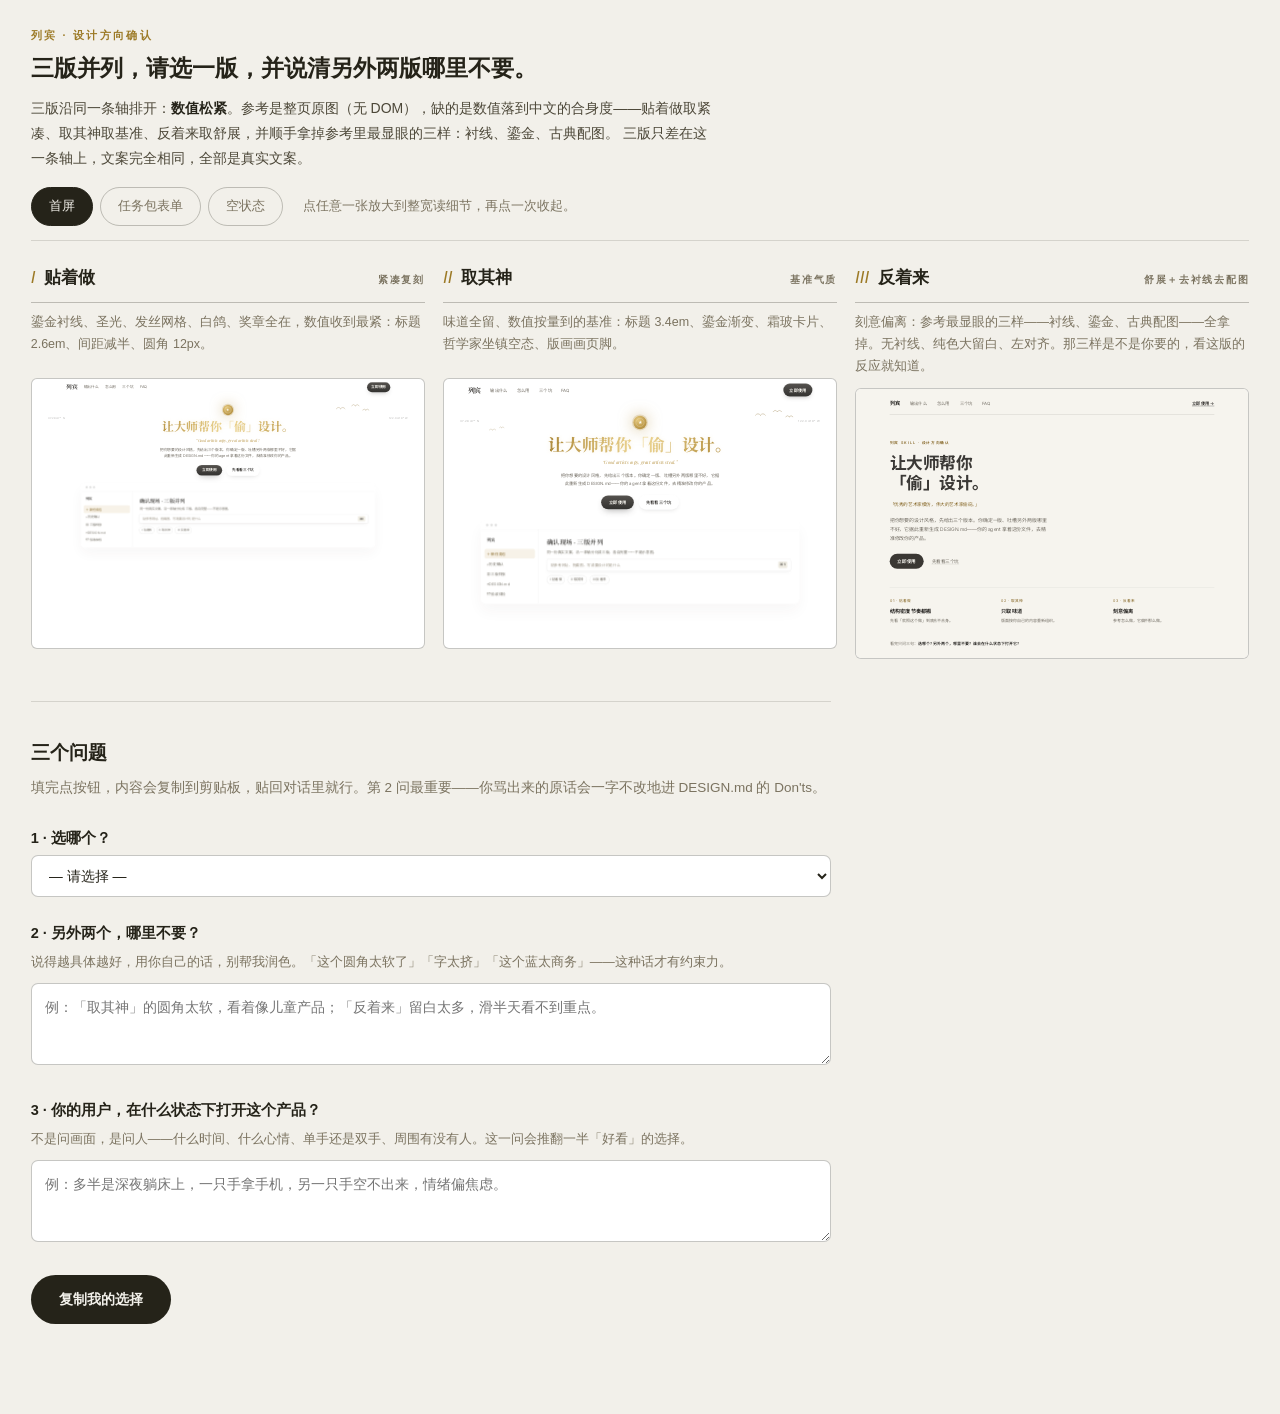
==== commit 682fe2e7: "Rebuild preview: temple-grade SaaS (gold serif, glows, frosted glass, feathered Roman imagery) Co-au" ====
--- a/proof-preview.html
+++ b/proof-preview.html
@@ -77,7 +77,7 @@
 <header class="top">
   <p class="eyebrow">列宾 · 设计方向确认</p>
   <h1>三版并列，请选一版，并说清另外两版哪里不要。</h1>
-  <p class="axis">三版沿同一条轴排开：<b>数值松紧</b>。参考是 Dribbble 全分辨率原图（无量产 DOM），缺的是精确数值落到中文的合身度——同一套「暖纸 + 衬线标题 + 墨黑 CTA 卡」，沿紧凑 / 照量 / 舒展排开；第三版按规矩拿掉参考里最显眼的两样：衬线大标题和大暗卡。
+  <p class="axis">三版沿同一条轴排开：<b>数值松紧</b>。参考是整页原图（无 DOM），缺的是数值落到中文的合身度——贴着做取紧凑、取其神取基准、反着来取舒展，并顺手拿掉参考里最显眼的三样：衬线、鎏金、古典配图。
   三版只差在这一条轴上，文案完全相同，全部是真实文案。</p>
   <div class="bar">
     <div class="screens" role="tablist" aria-label="切换屏">
@@ -91,101 +91,137 @@
 
 <div class="grid" id="grid">
   <section class="variant" data-i="0">
-    <div class="meta"><span class="num">I</span><span class="name">贴紧</span><span class="tag">紧凑解读</span></div>
-    <p class="desc">最紧解释：衬线标题 2.6em、留白减半、圆角 1em、导航 56px。一屏说完更多事，mockup 带着深色侧边栏一起上。</p>
-    <button class="frame" type="button" aria-label="放大「贴紧」"><div class="stage">
-      <div class="screen on"><link href="https://fonts.googleapis.com/css2?family=Instrument+Serif:ital@0;1&family=Inter:wght@400;500;600;700&family=Noto+Sans+SC:wght@400;500;700&family=Noto+Serif+SC:wght@600;700&display=swap" rel="stylesheet">
-<div class="k1">
-<style>
-.k1{height:100%;overflow:hidden;background:linear-gradient(180deg,#F2EFE4,#F6F6F1);color:#1A1710;
-  font:16px/1.65 Inter,"Noto Sans SC","PingFang SC","Microsoft YaHei",sans-serif;display:flex;flex-direction:column}
-.k1 *{box-sizing:border-box;margin:0;padding:0}
-.k1 nav{height:56px;flex:none;display:flex;align-items:center;gap:1.4em;max-width:1080px;width:92%;margin:0 auto}
-.k1 .logo{font-family:"Instrument Serif","Noto Serif SC","Songti SC",serif;font-size:1.3em;letter-spacing:.01em}
-.k1 .lk{font-size:.8125em;color:#6E6858;text-decoration:none}
-.k1 .lk:hover{color:#1A1710}
-.k1 .cta{margin-left:auto;background:#1A1710;color:#F6F6F1;font-size:.8125em;font-weight:600;padding:.5em 1.15em;border-radius:999px;text-decoration:none}
-.k1 header{text-align:center;padding:2.2em 1em 0;max-width:1080px;width:92%;margin:0 auto}
-.k1 .chip{display:inline-block;font-size:.6875em;color:#4A463C;border:1px solid rgba(26,23,16,.2);border-radius:999px;padding:.35em 1.1em;margin-bottom:1.2em}
-.k1 .chip b{color:#74674F}
-.k1 h1{font-family:"Instrument Serif","Noto Serif SC","Songti SC",serif;font-weight:700;font-size:2.6em;line-height:1.15;letter-spacing:0}
-.k1 .qt{font-family:"Instrument Serif","Noto Serif SC",serif;font-style:italic;font-size:.9375em;color:#74674F;margin-top:.7em}
-.k1 .sub{font-size:.875em;color:#4A463C;max-width:54ch;margin:.9em auto 0}
-.k1 .row{margin-top:1.3em;display:flex;gap:1.2em;justify-content:center;align-items:center}
-.k1 .pill{background:#1A1710;color:#F6F6F1;font-weight:600;font-size:.875em;padding:.6em 1.5em;border-radius:999px;text-decoration:none}
-.k1 .lnk{font-size:.8125em;color:#6E6858;text-decoration:underline;text-underline-offset:.25em;text-decoration-color:rgba(26,23,16,.3)}
-/* —— mockup: 深侧边栏 + 浅内容区（照参考的真实结构） —— */
-.k1 .mock{width:88%;max-width:1000px;margin:1.8em auto 2em;background:#F8F7F0;border-radius:1em;overflow:hidden;
-  display:grid;grid-template-columns:180px 1fr;box-shadow:0 1px 0 rgba(26,23,16,.06),0 12px 32px -18px rgba(26,23,16,.25);text-align:left}
-.k1 .side{background:#171512;color:#B9B2A0;padding:1em .9em;font-size:.6875em}
-.k1 .side .sl{color:#F2EFE4;font-weight:600;font-size:1.05em;margin-bottom:1em;display:block}
-.k1 .side span{display:block;padding:.4em .5em;border-radius:.4em;margin-bottom:.15em;color:#8D8676}
-.k1 .side span.on{background:rgba(246,246,241,.1);color:#F2EFE4}
-.k1 .main{padding:1.2em 1.5em}
-.k1 .main h3{font-family:"Instrument Serif","Noto Serif SC",serif;font-weight:600;font-size:1.2em;margin-bottom:.2em}
-.k1 .main p{font-size:.75em;color:#6E6858;margin-bottom:.9em}
-.k1 .inb{border:1px solid rgba(26,23,16,.16);border-radius:.6em;padding:.55em .8em;font-size:.75em;color:#8D8676;display:flex}
-.k1 .inb i{margin-left:auto;font-style:normal;color:#1A1710;background:#EDE9DA;border-radius:.35em;padding:.05em .5em;font-size:.9em}
-.k1 .pins{display:flex;gap:.5em;margin-top:.8em;flex-wrap:wrap}
-.k1 .pins span{font-size:.6875em;border:1px solid rgba(26,23,16,.14);border-radius:999px;padding:.3em .8em;color:#4A463C}
-</style>
+    <div class="meta"><span class="num">I</span><span class="name">贴着做</span><span class="tag">紧凑复刻</span></div>
+    <p class="desc">鎏金衬线、圣光、发丝网格、白鸽、奖章全在，数值收到最紧：标题 2.6em、间距减半、圆角 12px。</p>
+    <button class="frame" type="button" aria-label="放大「贴着做」"><div class="stage">
+      <div class="screen on"><link href="https://fonts.googleapis.com/css2?family=Playfair+Display:ital,wght@0,500;0,600;0,700;1,500&family=Inter:wght@400;500;600&family=Noto+Sans+SC:wght@400;500;700&family=Noto+Serif+SC:wght@600;700&display=swap" rel="stylesheet">
+<div class="t1">
+<style>
+:root{
+  --img-bust:url([data-uri]);
+  --img-phil:url([data-uri]);
+  --img-land:url([data-uri]);
+}
+.t1{height:100%;overflow:hidden;position:relative;color:#3A3835;
+  font:15px/1.65 Inter,"Noto Sans SC","PingFang SC","Microsoft YaHei",sans-serif;
+  background:#F6F4EE radial-gradient(58% 44% at 50% 14%,rgba(255,255,255,.95),rgba(255,255,255,0) 70%),radial-gradient(42% 30% at 50% 30%,rgba(229,199,122,.2),transparent 70%),radial-gradient(46% 32% at 50% 88%,rgba(229,199,122,.16),transparent 70%);display:flex;flex-direction:column}
+.t1 *{box-sizing:border-box;margin:0;padding:0}
+/* —— 建筑感发丝网格与坐标 —— */
+.t1 .grid-bg{position:absolute;inset:0;pointer-events:none;
+  background:
+    linear-gradient(90deg,rgba(58,56,53,.045) 1px,transparent 1px) left/25% 100%,
+    linear-gradient(90deg,rgba(58,56,53,.045) 1px,transparent 1px) right/25% 100%,
+    linear-gradient(90deg,rgba(58,56,53,.045) 1px,transparent 1px) center/25% 100%}
+.t1 .coord{position:absolute;font-size:.5625em;letter-spacing:.18em;color:rgba(58,56,53,.38)}
+.t1 nav{height:54px;flex:none;display:flex;align-items:center;gap:1.4em;max-width:1060px;width:92%;margin:0 auto;position:relative}
+.t1 .logo{font-family:"Playfair Display","Noto Serif SC","Songti SC",serif;font-weight:700;font-size:1.25em}
+.t1 .lk{font-size:.8125em;color:#7A756C;text-decoration:none}
+.t1 .lk:hover{color:#3A3835}
+.t1 .cta{margin-left:auto;background:linear-gradient(#55524E,#333230);color:#F6F4EE;font-size:.8125em;font-weight:600;
+  padding:.5em 1.15em;border-radius:999px;text-decoration:none;box-shadow:inset 0 1px 0 rgba(255,255,255,.22),0 8px 18px -8px rgba(58,56,53,.4)}
+.t1 header{text-align:center;padding:2em 1em 0;max-width:1060px;width:92%;margin:0 auto;position:relative}
+.t1 .medal{width:34px;height:34px;margin:0 auto 1em;border-radius:50%;position:relative;
+  background:radial-gradient(circle at 35% 30%,#E5C77A,#B89546 70%);
+  box-shadow:0 0 0 3px rgba(184,149,70,.25),0 0 40px rgba(184,149,70,.6)}
+.t1 .medal::before{content:"";position:absolute;inset:6px;border-radius:50%;border:1px solid rgba(255,255,255,.55)}
+.t1 .medal::after{content:"★";position:absolute;inset:0;display:grid;place-items:center;font-size:.7em;color:rgba(255,255,255,.9)}
+.t1 .doves{position:absolute;right:6%;top:8%;opacity:.55}
+.t1 h1{font-family:"Playfair Display","Noto Serif SC","Songti SC",serif;font-weight:700;font-size:2.6em;line-height:1.16;letter-spacing:.01em;
+  background:linear-gradient(100deg,#8a6c2e 0%,#B89546 28%,#F0D998 50%,#B89546 72%,#8a6c2e 100%);-webkit-background-clip:text;background-clip:text;color:transparent;filter:drop-shadow(0 0 7px rgba(229,199,122,.22))}
+.t1 .qt{font-family:"Playfair Display","Noto Serif SC",serif;font-style:italic;font-size:.875em;color:#B89546;margin-top:.8em}
+.t1 .sub{font-size:.8125em;color:#7A756C;max-width:56ch;margin:.9em auto 0}
+.t1 .row{margin-top:1.2em;display:flex;gap:.9em;justify-content:center;align-items:center}
+.t1 .pill{background:linear-gradient(#55524E,#333230);color:#F6F4EE;font-weight:600;font-size:.8125em;padding:.6em 1.5em;border-radius:999px;
+  text-decoration:none;box-shadow:inset 0 1px 0 rgba(255,255,255,.22),0 10px 22px -10px rgba(58,56,53,.45)}
+.t1 .ghost{background:rgba(255,255,255,.75);color:#3A3835;font-weight:500;font-size:.8125em;padding:.6em 1.4em;border-radius:999px;
+  text-decoration:none;box-shadow:0 6px 16px -8px rgba(58,56,53,.25);border:1px solid rgba(255,255,255,.9)}
+/* —— 霜玻 mockup（浅色 UI） —— */
+.t1 .mock{width:86%;max-width:960px;margin:1.6em auto 1.8em;border-radius:12px;overflow:hidden;position:relative;text-align:left;
+  background:rgba(255,255,255,.46);backdrop-filter:blur(12px);border:1px solid rgba(255,255,255,.9);
+  box-shadow:0 20px 40px rgba(58,56,53,.045);display:grid;grid-template-columns:168px 1fr}
+.t1 .chrome{grid-column:1/-1;height:26px;display:flex;align-items:center;gap:5px;padding:0 .9em;border-bottom:1px solid rgba(58,56,53,.08)}
+.t1 .chrome i{width:7px;height:7px;border-radius:50%;background:rgba(58,56,53,.18)}
+.t1 .side{border-right:1px solid rgba(58,56,53,.08);padding:.9em .8em;font-size:.6875em;color:#7A756C}
+.t1 .side .sl{font-family:"Playfair Display","Noto Serif SC",serif;font-weight:700;font-size:1.1em;color:#3A3835;margin-bottom:.9em;display:block}
+.t1 .side span{display:block;padding:.35em .5em;border-radius:.4em;margin-bottom:.1em}
+.t1 .side span.on{background:rgba(184,149,70,.12);color:#8a6c2e}
+.t1 .main{padding:1.1em 1.4em}
+.t1 .main h3{font-family:"Playfair Display","Noto Serif SC",serif;font-weight:600;font-size:1.15em;margin-bottom:.15em;color:#3A3835}
+.t1 .main p{font-size:.6875em;color:#7A756C;margin-bottom:.8em}
+.t1 .inb{background:rgba(255,255,255,.8);border:1px solid rgba(58,56,53,.1);border-radius:.55em;padding:.62em .85em;font-size:.6875em;
+  color:#A39B8D;display:flex;box-shadow:0 4px 10px -6px rgba(58,56,53,.2)}
+.t1 .inb i{margin-left:auto;font-style:normal;color:#3A3835;background:#F0EDE3;border-radius:.3em;padding:.05em .5em;font-size:.9em}
+.t1 .pins{display:flex;gap:.5em;margin-top:.7em;flex-wrap:wrap}
+.t1 .pins span{font-size:.625em;border:1px solid rgba(58,56,53,.12);border-radius:999px;padding:.28em .75em;color:#7A756C;background:rgba(255,255,255,.5)}
+</style>
+<div class="grid-bg"></div>
+<span class="coord" style="left:4%;top:120px">37.2847° N</span>
+<span class="coord" style="right:4%;top:120px">122.0419° W</span>
 <nav>
   <span class="logo">列宾</span>
   <a class="lk" href="#">输出什么</a><a class="lk" href="#">怎么用</a><a class="lk" href="#">三个坑</a><a class="lk" href="#">FAQ</a>
   <a class="cta" href="#">立即使用</a>
 </nav>
 <header>
-  <span class="chip"><b>●</b> 新上：粘贴截图直接开工，整页都能粘</span>
+  <svg class="doves" width="120" height="40" viewBox="0 0 120 40" fill="none" stroke="#8a6c2e" stroke-width="1.6" stroke-linecap="round">
+    <path d="M8 22q7-9 14 0M22 22q7-9 14 0"/><path d="M58 12q6-8 12 0M70 12q6-8 12 0"/><path d="M94 26q5-6 10 0M104 26q5-6 10 0"/>
+  </svg>
+  <div class="medal"></div>
   <h1>让大师帮你「偷」设计。</h1>
   <p class="qt">“Good artists copy, great artists steal.”</p>
   <p class="sub">把你想要的设计风格，先给出三个版本。你确定一版、吐槽另外两版哪里不好，它据此重新生成 DESIGN.md——你的 agent 拿着这份文件，去精准修改你的产品。</p>
-  <div class="row"><a class="pill" href="#">立即使用</a><a class="lnk" href="#">先看看三个坑</a></div>
+  <div class="row"><a class="pill" href="#">立即使用</a><a class="ghost" href="#">先看看三个坑</a></div>
 </header>
 <div class="mock">
+  <div class="chrome"><i></i><i></i><i></i></div>
   <div class="side">
-    <span class="sl">◆ 列宾</span>
+    <span class="sl">列宾</span>
     <span class="on">＋ 新任务包</span><span>⌕ 历史确认</span><span>▦ 三版样张</span><span>◔ DESIGN.md</span><span>⚒ 验收体检</span>
   </div>
   <div class="main">
     <h3>确认现场 · 三版并列</h3>
     <p>同一份真实文案，沿一条轴分化成三版，各自完整——不是示意图。</p>
     <div class="inb">贴参考网址、拖截图、写清要设计的是什么<i>⌘V</i></div>
-    <div class="pins"><span>I 照搬 · 贴着参考</span><span>II 取气 · 只取气质</span><span>III 反手 · 刻意偏离</span></div>
-  </div>
-</div>
-</div>
-</div>
-      <div class="screen"><div class="k1f">
-<style>
-.k1f{height:100%;overflow:hidden;background:linear-gradient(180deg,#F2EFE4,#F6F6F1);color:#1A1710;
-  font:16px/1.65 Inter,"Noto Sans SC","PingFang SC","Microsoft YaHei",sans-serif}
-.k1f *{box-sizing:border-box;margin:0;padding:0}
-.k1f .wrap{max-width:720px;width:90%;margin:0 auto;padding:2.4em 0}
-.k1f .eb{font-size:.6875em;font-weight:600;letter-spacing:.22em;color:#74674F;text-align:center}
-.k1f h2{font-family:"Instrument Serif","Noto Serif SC","Songti SC",serif;font-size:1.8em;font-weight:700;text-align:center;margin:.4em 0 .25em}
-.k1f .sub{font-size:.8125em;color:#4A463C;text-align:center;margin-bottom:1.6em}
-.k1f .card{background:#F8F7F0;border-radius:1em;padding:1.3em 1.4em;box-shadow:0 1px 0 rgba(26,23,16,.06)}
-.k1f .f{margin-bottom:.9em}
-.k1f .f:last-child{margin-bottom:0}
-.k1f label{display:flex;align-items:baseline;font-size:.8125em;font-weight:600;margin-bottom:.35em}
-.k1f .opt{margin-left:auto;font-size:.625em;font-weight:600;letter-spacing:.1em;color:#74674F;border:1px solid rgba(116,103,79,.4);border-radius:999px;padding:.15em .7em}
-.k1f .req{margin-left:auto;font-size:.625em;font-weight:600;letter-spacing:.1em;color:#F6F6F1;background:#1A1710;border-radius:999px;padding:.15em .7em}
-.k1f .in{border:1px solid rgba(26,23,16,.15);border-radius:.5em;padding:.5em .8em;font-size:.875em;color:#4A463C;background:#FCFBF5}
-.k1f .hint{font-size:.6875em;color:#6E6858;margin-top:.25em}
-.k1f .drop{border:1.5px dashed rgba(26,23,16,.28);border-radius:.5em;padding:.7em;font-size:.8125em;color:#6E6858;text-align:center}
-.k1f .drop b{color:#1A1710}
-.k1f .files{display:flex;gap:.5em;margin-top:.55em}
-.k1f .files span{font-size:.6875em;background:#EDE9DA;border-radius:.35em;padding:.25em .7em;color:#4A463C}
-.k1f .out{margin-top:1.1em;background:#0E0D0A;border-radius:1em;padding:1.1em 1.4em;color:#F2EFE4;
-  background-image:radial-gradient(rgba(242,239,228,.14) 1px,transparent 1px);background-size:14px 14px}
-.k1f .out .ot{font-size:.6875em;font-weight:600;letter-spacing:.12em;color:#B9B2A0;margin-bottom:.5em}
-.k1f .mono{font-size:.8125em;line-height:1.7}
-.k1f .copyrow{margin-top:.9em;display:flex;align-items:center;gap:1em}
-.k1f .pill{background:#F2EFE4;color:#1A1710;font-weight:600;font-size:.8125em;padding:.55em 1.4em;border-radius:999px;text-decoration:none}
-.k1f .note{font-size:.6875em;color:#8D8676}
+    <div class="pins"><span>I 贴着做</span><span>II 取其神</span><span>III 反着来</span></div>
+  </div>
+</div>
+</div>
+</div>
+      <div class="screen"><div class="t1f">
+<style>
+.t1f{height:100%;overflow:hidden;color:#3A3835;font:15px/1.65 Inter,"Noto Sans SC","PingFang SC","Microsoft YaHei",sans-serif;
+  background:#F6F4EE radial-gradient(52% 36% at 50% 8%,rgba(255,255,255,.95),rgba(255,255,255,0) 70%)}
+.t1f *{box-sizing:border-box;margin:0;padding:0}
+.t1f .wrap{max-width:660px;width:90%;margin:0 auto;padding:1.8em 0;text-align:center}
+.t1f .bust{width:64px;height:64px;margin:0 auto .7em;border-radius:50%;background:var(--img-bust) center/cover;
+  box-shadow:0 0 0 3px rgba(255,255,255,.75),0 0 44px rgba(229,199,122,.55);-webkit-mask-image:radial-gradient(circle,#000 64%,rgba(0,0,0,.35) 78%,transparent 82%);mask-image:radial-gradient(circle,#000 64%,rgba(0,0,0,.35) 78%,transparent 82%)}
+.t1f h2{font-family:"Playfair Display","Noto Serif SC","Songti SC",serif;font-size:1.7em;font-weight:700;
+  background:linear-gradient(100deg,#8a6c2e 0%,#B89546 28%,#F0D998 50%,#B89546 72%,#8a6c2e 100%);-webkit-background-clip:text;background-clip:text;color:transparent;filter:drop-shadow(0 0 7px rgba(229,199,122,.22))}
+.t1f .sub{font-size:.75em;color:#7A756C;margin:.4em 0 1.2em}
+.t1f .card{background:rgba(255,255,255,.46);backdrop-filter:blur(12px);border:1px solid rgba(255,255,255,.9);
+  border-radius:12px;padding:1.1em 1.3em;text-align:left;box-shadow:0 20px 40px rgba(58,56,53,.07),0 0 80px rgba(229,199,122,.25)}
+.t1f .f{margin-bottom:.8em}
+.t1f .f:last-child{margin-bottom:0}
+.t1f label{display:flex;align-items:baseline;font-size:.75em;font-weight:600;margin-bottom:.3em}
+.t1f .opt{margin-left:auto;font-size:.5625em;font-weight:600;letter-spacing:.1em;color:#8a6c2e;border:1px solid rgba(184,149,70,.45);border-radius:999px;padding:.15em .7em;background:rgba(255,255,255,.6)}
+.t1f .req{margin-left:auto;font-size:.5625em;font-weight:600;letter-spacing:.1em;color:#F6F4EE;background:linear-gradient(#55524E,#333230);border-radius:999px;padding:.15em .7em}
+.t1f .in{border:1px solid rgba(58,56,53,.12);border-radius:.5em;padding:.45em .75em;font-size:.8125em;color:#6E6858;background:rgba(255,255,255,.8)}
+.t1f .hint{font-size:.625em;color:#8D8676;margin-top:.2em}
+.t1f .drop{border:1.5px dashed rgba(58,56,53,.25);border-radius:.5em;padding:.6em;font-size:.75em;color:#A39B8D;text-align:center;background:rgba(255,255,255,.4)}
+.t1f .drop b{color:#3A3835}
+.t1f .files{display:flex;gap:.5em;margin-top:.5em}
+.t1f .files span{font-size:.625em;background:rgba(255,255,255,.85);border:1px solid rgba(58,56,53,.1);border-radius:.35em;padding:.22em .65em;color:#7A756C}
+.t1f .out{margin-top:1em;background:rgba(255,255,255,.46);backdrop-filter:blur(12px);border:1px solid rgba(255,255,255,.9);
+  border-radius:12px;padding:1em 1.3em;text-align:left;box-shadow:0 20px 40px rgba(58,56,53,.07),0 0 80px rgba(229,199,122,.25)}
+.t1f .out .ot{font-size:.625em;font-weight:600;letter-spacing:.12em;color:#8a6c2e;margin-bottom:.45em}
+.t1f .mono{font-size:.75em;line-height:1.7;color:#3A3835;border-left:2px solid #B89546;padding-left:.9em}
+.t1f .copyrow{margin-top:.8em;display:flex;align-items:center;gap:.9em}
+.t1f .pill{background:linear-gradient(#55524E,#333230);color:#F6F4EE;font-weight:600;font-size:.75em;padding:.55em 1.3em;border-radius:999px;
+  text-decoration:none;box-shadow:inset 0 1px 0 rgba(255,255,255,.22),0 8px 18px -8px rgba(58,56,53,.4)}
+.t1f .note{font-size:.625em;color:#A39B8D}
 </style>
 <div class="wrap">
-  <p class="eb">任务包 · BRIEF</p>
+  <div class="bust"></div>
   <h2>装一次，之后每次只做一件事</h2>
   <p class="sub">把你手上有的填进这张表，复制成一段话，粘给你的 agent。</p>
   <div class="card">
@@ -200,7 +236,7 @@
     </div>
     <div class="f">
       <label>要设计的是什么<span class="req">必填 · 真实文案</span></label>
-      <div class="in">列宾落地页重设计。参考是 Olympus AI：暖纸底、衬线大标题、深侧边栏 mockup、墨黑 pill 与大暗卡。</div>
+      <div class="in">列宾落地页重设计。参考 Olympus AI：羊皮纸底、鎏金衬线标题、古典大理石元素羽化入底、霜玻卡片。</div>
     </div>
     <div class="f">
       <label>参考图片<span class="opt">选填 · 我想做成那样</span></label>
@@ -216,31 +252,40 @@
 </div>
 </div>
 </div>
-      <div class="screen"><div class="k1e">
-<style>
-.k1e{height:100%;overflow:hidden;background:linear-gradient(180deg,#F2EFE4,#F6F6F1);color:#1A1710;
-  font:16px/1.65 Inter,"Noto Sans SC","PingFang SC","Microsoft YaHei",sans-serif;display:flex;flex-direction:column}
-.k1e *{box-sizing:border-box;margin:0;padding:0}
-.k1e .wrap{max-width:640px;width:90%;margin:auto;padding:1.6em 0 1.2em;text-align:center}
-.k1e .eb{font-size:.6875em;font-weight:600;letter-spacing:.22em;color:#74674F}
-.k1e h2{font-family:"Instrument Serif","Noto Serif SC","Songti SC",serif;font-size:1.8em;font-weight:700;line-height:1.25;margin:.45em 0 .3em}
-.k1e .sub{font-size:.8125em;color:#4A463C;margin-bottom:1.4em}
-.k1e .card{background:#F8F7F0;border-radius:1em;padding:1.1em 1.4em;text-align:left;box-shadow:0 1px 0 rgba(26,23,16,.06)}
-.k1e .f{display:flex;align-items:center;gap:.8em;padding:.5em 0;border-bottom:1px dashed rgba(26,23,16,.16)}
-.k1e .f:last-of-type{border-bottom:0}
-.k1e .f b{font-size:.8125em;font-weight:600}
-.k1e .f .e{font-size:.8125em;color:#A39B8D}
-.k1e .opt{margin-left:auto;font-size:.625em;font-weight:600;letter-spacing:.1em;color:#74674F;border:1px solid rgba(116,103,79,.4);border-radius:999px;padding:.15em .7em}
-.k1e .drop{border:1.5px dashed rgba(26,23,16,.28);border-radius:.5em;padding:.7em;font-size:.8125em;color:#A39B8D;text-align:center;margin-top:.7em}
-.k1e .dark{margin:1.2em auto 0;max-width:880px;width:92%;background:#0E0D0A;border-radius:1em;color:#F2EFE4;
-  padding:1.3em 1.6em;display:flex;align-items:center;gap:1.4em;text-align:left;
-  background-image:radial-gradient(rgba(242,239,228,.13) 1px,transparent 1px);background-size:14px 14px}
-.k1e .dark h3{font-family:"Instrument Serif","Noto Serif SC",serif;font-weight:600;font-size:1.15em;line-height:1.3}
-.k1e .dark p{font-size:.6875em;color:#8D8676;margin-top:.2em}
-.k1e .dark .pill{margin-left:auto;flex:none;background:#F2EFE4;color:#1A1710;font-weight:600;font-size:.8125em;padding:.55em 1.3em;border-radius:999px;text-decoration:none}
+      <div class="screen"><div class="t1e">
+<style>
+.t1e{height:100%;overflow:hidden;position:relative;color:#3A3835;font:15px/1.65 Inter,"Noto Sans SC","PingFang SC","Microsoft YaHei",sans-serif;
+  background:#F6F4EE radial-gradient(56% 40% at 50% 12%,rgba(255,255,255,.95),rgba(255,255,255,0) 72%),radial-gradient(44% 34% at 22% 78%,rgba(229,199,122,.22),transparent 70%);display:flex;flex-direction:column}
+.t1e *{box-sizing:border-box;margin:0;padding:0}
+.t1e .wrap{max-width:600px;width:90%;margin:0 auto;padding:1.8em 0 0;text-align:center;position:relative;z-index:2}
+.t1e h2{font-family:"Playfair Display","Noto Serif SC","Songti SC",serif;font-size:1.7em;font-weight:700;line-height:1.25;
+  background:linear-gradient(100deg,#8a6c2e,#B89546 30%,#F0D998 50%,#B89546 70%,#8a6c2e);-webkit-background-clip:text;background-clip:text;color:transparent;
+  filter:drop-shadow(0 0 7px rgba(229,199,122,.22))}
+.t1e .sub{font-size:.75em;color:#7A756C;margin:.4em 0 1.2em}
+.t1e .card{background:rgba(255,255,255,.46);backdrop-filter:blur(12px);border:1px solid rgba(255,255,255,.9);
+  border-radius:12px;padding:1em 1.3em;text-align:left;box-shadow:0 20px 40px rgba(58,56,53,.07),0 0 80px rgba(229,199,122,.22)}
+.t1e .f{display:flex;align-items:center;gap:.8em;padding:.5em 0;border-bottom:1px dashed rgba(58,56,53,.15)}
+.t1e .f:last-of-type{border-bottom:0}
+.t1e .f b{font-size:.75em;font-weight:600}
+.t1e .f .e{font-size:.75em;color:#A39B8D}
+.t1e .opt{margin-left:auto;font-size:.5625em;font-weight:600;letter-spacing:.1em;color:#8a6c2e;border:1px solid rgba(184,149,70,.45);border-radius:999px;padding:.15em .7em;background:rgba(255,255,255,.6)}
+.t1e .drop{border:1.5px dashed rgba(58,56,53,.25);border-radius:.5em;padding:.6em;font-size:.75em;color:#A39B8D;text-align:center;margin-top:.7em;background:rgba(255,255,255,.4)}
+.t1e .hintbox{margin-top:1em;font-size:.75em;color:#7A756C}
+.t1e .hintbox b{color:#3A3835}
+/* —— 哲学家羽化入纸，背光托底 —— */
+.t1e .phil{position:absolute;left:4%;bottom:0;width:15em;height:16em;background:var(--img-phil) center bottom/cover;z-index:1;
+  -webkit-mask-image:radial-gradient(75% 70% at 50% 62%,#000 30%,transparent 74%);mask-image:radial-gradient(75% 70% at 50% 62%,#000 30%,transparent 74%)}
+.t1e .phil::before{content:"";position:absolute;inset:0 -20% 0;background:radial-gradient(50% 42% at 50% 60%,rgba(229,199,122,.4),transparent 70%);z-index:-1}
+.t1e .cta{position:absolute;right:6%;bottom:5.6em;z-index:2;text-align:left;max-width:22em}
+.t1e .cta h3{font-family:"Playfair Display","Noto Serif SC",serif;font-weight:600;font-size:1.3em;line-height:1.25}
+.t1e .cta p{font-size:.6875em;color:#7A756C;margin:.3em 0 .8em}
+.t1e .cta .pill{background:linear-gradient(#55524E,#333230);color:#F6F4EE;font-weight:600;font-size:.8125em;
+  padding:.55em 1.3em;border-radius:999px;text-decoration:none;box-shadow:inset 0 1px 0 rgba(255,255,255,.22),0 10px 22px -8px rgba(58,56,53,.45)}
+/* —— 版画页脚：上下缘全部溶进纸底 —— */
+.t1e .land{position:absolute;left:0;right:0;bottom:0;height:4.2em;background:var(--img-land) center bottom/cover;z-index:0;
+  -webkit-mask-image:linear-gradient(180deg,transparent,#000 60%);mask-image:linear-gradient(180deg,transparent,#000 60%)}
 </style>
 <div class="wrap">
-  <p class="eb">空状态 · EMPTY</p>
   <h2>空着是正经选项，不是漏填。</h2>
   <p class="sub">全新产品、什么稿都没有，只写文案就行。</p>
   <div class="card">
@@ -249,109 +294,147 @@
     <div class="f"><b>参考图片</b><span class="e">空着</span><span class="opt">选填</span></div>
     <div class="drop">⌘V · 截图后直接贴，不必先存成文件</div>
   </div>
-</div>
-<div class="dark">
-  <div><h3>文案在，就能开工。</h3><p>空着的栏不会写进任务包 — Claude Code · Codex · Cursor · Grok · Kimi Work</p></div>
+  <p class="hintbox">空着的栏不会写进任务包。<b>文案在，就能开工。</b></p>
+</div>
+<div class="phil"></div>
+<div class="cta">
+  <h3>文案在，就能开工。</h3>
+  <p>Claude Code · Codex · Cursor · Grok · Kimi Work</p>
   <a class="pill" href="#">复制任务包</a>
 </div>
+<div class="land"></div>
 </div>
 </div>
     </div></button>
   </section>
   <section class="variant" data-i="1">
-    <div class="meta"><span class="num">II</span><span class="name">照量</span><span class="tag">按图直译</span></div>
-    <p class="desc">按量到的比例直译：衬线标题 3.5em、浮卡圆角 2em、墨黑 pill、页底墨色 CTA 卡带点阵。参考什么样就什么样。</p>
-    <button class="frame" type="button" aria-label="放大「照量」"><div class="stage">
-      <div class="screen on"><div class="k2">
-<style>
-.k2{height:100%;overflow:hidden;background:linear-gradient(180deg,#F2EFE4,#F6F6F1);color:#1A1710;
-  font:16px/1.8 Inter,"Noto Sans SC","PingFang SC","Microsoft YaHei",sans-serif;display:flex;flex-direction:column}
-.k2 *{box-sizing:border-box;margin:0;padding:0}
-.k2 nav{height:76px;flex:none;display:flex;align-items:center;gap:1.9em;max-width:1160px;width:88%;margin:0 auto}
-.k2 .logo{font-family:"Instrument Serif","Noto Serif SC","Songti SC",serif;font-size:1.45em;letter-spacing:.01em}
-.k2 .lk{font-size:.875em;color:#6E6858;text-decoration:none}
-.k2 .lk:hover{color:#1A1710}
-.k2 .cta{margin-left:auto;background:#1A1710;color:#F6F6F1;font-size:.875em;font-weight:600;padding:.62em 1.4em;border-radius:999px;text-decoration:none}
-.k2 header{text-align:center;padding:3.2em 1em 0;max-width:1160px;width:88%;margin:0 auto}
-.k2 .chip{display:inline-block;font-size:.75em;color:#4A463C;border:1px solid rgba(26,23,16,.2);border-radius:999px;padding:.4em 1.2em;margin-bottom:1.4em}
-.k2 .chip b{color:#74674F}
-.k2 h1{font-family:"Instrument Serif","Noto Serif SC","Songti SC",serif;font-weight:700;font-size:3.5em;line-height:1.12;letter-spacing:0}
-.k2 .qt{font-family:"Instrument Serif","Noto Serif SC",serif;font-style:italic;font-size:1em;color:#74674F;margin-top:.9em}
-.k2 .sub{font-size:.9375em;color:#4A463C;max-width:56ch;margin:1.1em auto 0}
-.k2 .row{margin-top:1.7em;display:flex;gap:1.4em;justify-content:center;align-items:center}
-.k2 .pill{background:#1A1710;color:#F6F6F1;font-weight:600;font-size:.9375em;padding:.7em 1.8em;border-radius:999px;text-decoration:none}
-.k2 .lnk{font-size:.875em;color:#6E6858;text-decoration:underline;text-underline-offset:.25em;text-decoration-color:rgba(26,23,16,.3)}
-.k2 .mock{width:88%;max-width:1080px;margin:2.4em auto 2.6em;background:#F8F7F0;border-radius:2em;overflow:hidden;
-  display:grid;grid-template-columns:200px 1fr;box-shadow:0 1px 0 rgba(26,23,16,.06),0 16px 40px -20px rgba(26,23,16,.25);text-align:left}
-.k2 .side{background:#171512;color:#B9B2A0;padding:1.3em 1.1em;font-size:.75em}
-.k2 .side .sl{color:#F2EFE4;font-weight:600;font-size:1.1em;margin-bottom:1.1em;display:block}
-.k2 .side span{display:block;padding:.45em .6em;border-radius:.5em;margin-bottom:.2em;color:#8D8676}
-.k2 .side span.on{background:rgba(246,246,241,.1);color:#F2EFE4}
-.k2 .main{padding:1.5em 1.8em}
-.k2 .main h3{font-family:"Instrument Serif","Noto Serif SC",serif;font-weight:600;font-size:1.4em;margin-bottom:.25em}
-.k2 .main p{font-size:.8125em;color:#6E6858;margin-bottom:1em}
-.k2 .inb{border:1px solid rgba(26,23,16,.16);border-radius:.7em;padding:.65em .9em;font-size:.8125em;color:#8D8676;display:flex}
-.k2 .inb i{margin-left:auto;font-style:normal;color:#1A1710;background:#EDE9DA;border-radius:.4em;padding:.05em .55em;font-size:.9em}
-.k2 .pins{display:flex;gap:.6em;margin-top:1em;flex-wrap:wrap}
-.k2 .pins span{font-size:.75em;border:1px solid rgba(26,23,16,.14);border-radius:999px;padding:.35em .9em;color:#4A463C}
-</style>
+    <div class="meta"><span class="num">II</span><span class="name">取其神</span><span class="tag">基准气质</span></div>
+    <p class="desc">味道全留、数值按量到的基准：标题 3.4em、鎏金渐变、霜玻卡片、哲学家坐镇空态、版画画页脚。</p>
+    <button class="frame" type="button" aria-label="放大「取其神」"><div class="stage">
+      <div class="screen on"><div class="t2">
+<style>
+.t2{height:100%;overflow:hidden;position:relative;color:#3A3835;
+  font:16px/1.8 Inter,"Noto Sans SC","PingFang SC","Microsoft YaHei",sans-serif;
+  background:#F6F4EE radial-gradient(64% 50% at 50% 16%,rgba(255,255,255,.95),rgba(255,255,255,0) 72%),radial-gradient(46% 34% at 50% 32%,rgba(229,199,122,.22),transparent 70%),radial-gradient(50% 36% at 50% 90%,rgba(229,199,122,.18),transparent 70%);display:flex;flex-direction:column}
+.t2 *{box-sizing:border-box;margin:0;padding:0}
+.t2 .grid-bg{position:absolute;inset:0;pointer-events:none;
+  background:
+    linear-gradient(90deg,rgba(58,56,53,.045) 1px,transparent 1px) left/25% 100%,
+    linear-gradient(90deg,rgba(58,56,53,.045) 1px,transparent 1px) right/25% 100%,
+    linear-gradient(90deg,rgba(58,56,53,.045) 1px,transparent 1px) center/25% 100%}
+.t2 .coord{position:absolute;font-size:.5625em;letter-spacing:.18em;color:rgba(58,56,53,.38)}
+.t2 nav{height:72px;flex:none;display:flex;align-items:center;gap:1.9em;max-width:1140px;width:88%;margin:0 auto;position:relative}
+.t2 .logo{font-family:"Playfair Display","Noto Serif SC","Songti SC",serif;font-weight:700;font-size:1.4em}
+.t2 .lk{font-size:.875em;color:#7A756C;text-decoration:none}
+.t2 .lk:hover{color:#3A3835}
+.t2 .cta{margin-left:auto;background:linear-gradient(#55524E,#333230);color:#F6F4EE;font-size:.875em;font-weight:600;
+  padding:.62em 1.4em;border-radius:999px;text-decoration:none;box-shadow:inset 0 1px 0 rgba(255,255,255,.22),0 8px 18px -8px rgba(58,56,53,.4)}
+.t2 header{text-align:center;padding:3em 1em 0;max-width:1140px;width:88%;margin:0 auto;position:relative}
+.t2 .medal{width:44px;height:44px;margin:0 auto 1.2em;border-radius:50%;position:relative;
+  background:radial-gradient(circle at 35% 30%,#E5C77A,#B89546 70%);
+  box-shadow:0 0 0 4px rgba(184,149,70,.25),0 0 48px rgba(184,149,70,.65)}
+.t2 .medal::before{content:"";position:absolute;inset:8px;border-radius:50%;border:1px solid rgba(255,255,255,.55)}
+.t2 .medal::after{content:"★";position:absolute;inset:0;display:grid;place-items:center;font-size:.9em;color:rgba(255,255,255,.9)}
+.t2 .doves{position:absolute;right:5%;top:6%;opacity:.55}
+.t2 .doves.l{left:5%;right:auto;top:22%}
+.t2 h1{font-family:"Playfair Display","Noto Serif SC","Songti SC",serif;font-weight:700;font-size:3.4em;line-height:1.14;letter-spacing:.01em;
+  background:linear-gradient(100deg,#8a6c2e 0%,#B89546 28%,#F0D998 50%,#B89546 72%,#8a6c2e 100%);-webkit-background-clip:text;background-clip:text;color:transparent;filter:drop-shadow(0 0 7px rgba(229,199,122,.22))}
+.t2 .qt{font-family:"Playfair Display","Noto Serif SC",serif;font-style:italic;font-size:.9375em;color:#B89546;margin-top:1em}
+.t2 .sub{font-size:.875em;color:#7A756C;max-width:58ch;margin:1.1em auto 0}
+.t2 .row{margin-top:1.6em;display:flex;gap:1em;justify-content:center;align-items:center}
+.t2 .pill{background:linear-gradient(#55524E,#333230);color:#F6F4EE;font-weight:600;font-size:.875em;padding:.72em 1.8em;border-radius:999px;
+  text-decoration:none;box-shadow:inset 0 1px 0 rgba(255,255,255,.22),0 12px 26px -10px rgba(58,56,53,.45)}
+.t2 .ghost{background:rgba(255,255,255,.75);color:#3A3835;font-weight:500;font-size:.875em;padding:.72em 1.6em;border-radius:999px;
+  text-decoration:none;box-shadow:0 6px 16px -8px rgba(58,56,53,.25);border:1px solid rgba(255,255,255,.9)}
+.t2 .mock{width:86%;max-width:1040px;margin:2.2em auto 2.4em;border-radius:16px;overflow:hidden;position:relative;text-align:left;
+  background:rgba(255,255,255,.46);backdrop-filter:blur(14px);border:1px solid rgba(255,255,255,.9);
+  box-shadow:0 24px 48px rgba(58,56,53,.045);display:grid;grid-template-columns:188px 1fr}
+.t2 .chrome{grid-column:1/-1;height:30px;display:flex;align-items:center;gap:6px;padding:0 1em;border-bottom:1px solid rgba(58,56,53,.08)}
+.t2 .chrome i{width:8px;height:8px;border-radius:50%;background:rgba(58,56,53,.18)}
+.t2 .side{border-right:1px solid rgba(58,56,53,.08);padding:1.1em .9em;font-size:.75em;color:#7A756C}
+.t2 .side .sl{font-family:"Playfair Display","Noto Serif SC",serif;font-weight:700;font-size:1.15em;color:#3A3835;margin-bottom:1em;display:block}
+.t2 .side span{display:block;padding:.4em .55em;border-radius:.45em;margin-bottom:.15em}
+.t2 .side span.on{background:rgba(184,149,70,.12);color:#8a6c2e}
+.t2 .main{padding:1.3em 1.6em}
+.t2 .main h3{font-family:"Playfair Display","Noto Serif SC",serif;font-weight:600;font-size:1.3em;margin-bottom:.2em;color:#3A3835}
+.t2 .main p{font-size:.75em;color:#7A756C;margin-bottom:.9em}
+.t2 .inb{background:rgba(255,255,255,.8);border:1px solid rgba(58,56,53,.1);border-radius:.6em;padding:.72em .95em;font-size:.75em;
+  color:#A39B8D;display:flex;box-shadow:0 4px 10px -6px rgba(58,56,53,.2)}
+.t2 .inb i{margin-left:auto;font-style:normal;color:#3A3835;background:#F0EDE3;border-radius:.35em;padding:.05em .55em;font-size:.9em}
+.t2 .pins{display:flex;gap:.55em;margin-top:.85em;flex-wrap:wrap}
+.t2 .pins span{font-size:.6875em;border:1px solid rgba(58,56,53,.12);border-radius:999px;padding:.32em .85em;color:#7A756C;background:rgba(255,255,255,.5)}
+</style>
+<div class="grid-bg"></div>
+<span class="coord" style="left:4%;top:130px">37.2847° N</span>
+<span class="coord" style="right:4%;top:130px">122.0419° W</span>
 <nav>
   <span class="logo">列宾</span>
   <a class="lk" href="#">输出什么</a><a class="lk" href="#">怎么用</a><a class="lk" href="#">三个坑</a><a class="lk" href="#">FAQ</a>
   <a class="cta" href="#">立即使用</a>
 </nav>
 <header>
-  <span class="chip"><b>●</b> 新上：粘贴截图直接开工，整页都能粘</span>
+  <svg class="doves" width="140" height="46" viewBox="0 0 120 40" fill="none" stroke="#8a6c2e" stroke-width="1.6" stroke-linecap="round">
+    <path d="M8 22q7-9 14 0M22 22q7-9 14 0"/><path d="M58 12q6-8 12 0M70 12q6-8 12 0"/><path d="M94 26q5-6 10 0M104 26q5-6 10 0"/>
+  </svg>
+  <svg class="doves l" width="90" height="32" viewBox="0 0 120 40" fill="none" stroke="#8a6c2e" stroke-width="1.6" stroke-linecap="round">
+    <path d="M20 20q7-9 14 0M34 20q7-9 14 0"/><path d="M64 10q5-7 10 0M74 10q5-7 10 0"/>
+  </svg>
+  <div class="medal"></div>
   <h1>让大师帮你「偷」设计。</h1>
   <p class="qt">“Good artists copy, great artists steal.”</p>
   <p class="sub">把你想要的设计风格，先给出三个版本。你确定一版、吐槽另外两版哪里不好，它据此重新生成 DESIGN.md——你的 agent 拿着这份文件，去精准修改你的产品。</p>
-  <div class="row"><a class="pill" href="#">立即使用</a><a class="lnk" href="#">先看看三个坑</a></div>
+  <div class="row"><a class="pill" href="#">立即使用</a><a class="ghost" href="#">先看看三个坑</a></div>
 </header>
 <div class="mock">
+  <div class="chrome"><i></i><i></i><i></i></div>
   <div class="side">
-    <span class="sl">◆ 列宾</span>
+    <span class="sl">列宾</span>
     <span class="on">＋ 新任务包</span><span>⌕ 历史确认</span><span>▦ 三版样张</span><span>◔ DESIGN.md</span><span>⚒ 验收体检</span>
   </div>
   <div class="main">
     <h3>确认现场 · 三版并列</h3>
     <p>同一份真实文案，沿一条轴分化成三版，各自完整——不是示意图。</p>
     <div class="inb">贴参考网址、拖截图、写清要设计的是什么<i>⌘V</i></div>
-    <div class="pins"><span>I 照搬 · 贴着参考</span><span>II 取气 · 只取气质</span><span>III 反手 · 刻意偏离</span></div>
-  </div>
-</div>
-</div>
-</div>
-      <div class="screen"><div class="k2f">
-<style>
-.k2f{height:100%;overflow:hidden;background:linear-gradient(180deg,#F2EFE4,#F6F6F1);color:#1A1710;
-  font:16px/1.8 Inter,"Noto Sans SC","PingFang SC","Microsoft YaHei",sans-serif}
-.k2f *{box-sizing:border-box;margin:0;padding:0}
-.k2f .wrap{max-width:760px;width:88%;margin:0 auto;padding:3em 0}
-.k2f .eb{font-size:.75em;font-weight:600;letter-spacing:.24em;color:#74674F;text-align:center}
-.k2f h2{font-family:"Instrument Serif","Noto Serif SC","Songti SC",serif;font-size:2.4em;font-weight:700;text-align:center;margin:.5em 0 .3em}
-.k2f .sub{font-size:.875em;color:#4A463C;text-align:center;margin-bottom:2em}
-.k2f .card{background:#F8F7F0;border-radius:2em;padding:1.7em 1.9em;box-shadow:0 1px 0 rgba(26,23,16,.06)}
-.k2f .f{margin-bottom:1.1em}
-.k2f .f:last-child{margin-bottom:0}
-.k2f label{display:flex;align-items:baseline;font-size:.875em;font-weight:600;margin-bottom:.45em}
-.k2f .opt{margin-left:auto;font-size:.6875em;font-weight:600;letter-spacing:.1em;color:#74674F;border:1px solid rgba(116,103,79,.4);border-radius:999px;padding:.2em .8em}
-.k2f .req{margin-left:auto;font-size:.6875em;font-weight:600;letter-spacing:.1em;color:#F6F6F1;background:#1A1710;border-radius:999px;padding:.2em .8em}
-.k2f .in{border:1px solid rgba(26,23,16,.15);border-radius:.65em;padding:.6em .9em;font-size:.9375em;color:#4A463C;background:#FCFBF5}
-.k2f .hint{font-size:.75em;color:#6E6858;margin-top:.3em}
-.k2f .drop{border:1.5px dashed rgba(26,23,16,.28);border-radius:.65em;padding:.9em;font-size:.875em;color:#6E6858;text-align:center}
-.k2f .drop b{color:#1A1710}
-.k2f .files{display:flex;gap:.6em;margin-top:.65em}
-.k2f .files span{font-size:.75em;background:#EDE9DA;border-radius:.4em;padding:.3em .8em;color:#4A463C}
-.k2f .out{margin-top:1.4em;background:#0E0D0A;border-radius:2em;padding:1.4em 1.9em;color:#F2EFE4;
-  background-image:radial-gradient(rgba(242,239,228,.14) 1px,transparent 1px);background-size:16px 16px}
-.k2f .out .ot{font-size:.75em;font-weight:600;letter-spacing:.12em;color:#B9B2A0;margin-bottom:.6em}
-.k2f .mono{font-size:.875em;line-height:1.75}
-.k2f .copyrow{margin-top:1em;display:flex;align-items:center;gap:1.1em}
-.k2f .pill{background:#F2EFE4;color:#1A1710;font-weight:600;font-size:.875em;padding:.65em 1.6em;border-radius:999px;text-decoration:none}
-.k2f .note{font-size:.75em;color:#8D8676}
+    <div class="pins"><span>I 贴着做</span><span>II 取其神</span><span>III 反着来</span></div>
+  </div>
+</div>
+</div>
+</div>
+      <div class="screen"><div class="t2f">
+<style>
+.t2f{height:100%;overflow:hidden;color:#3A3835;font:16px/1.8 Inter,"Noto Sans SC","PingFang SC","Microsoft YaHei",sans-serif;
+  background:#F6F4EE radial-gradient(56% 40% at 50% 10%,rgba(255,255,255,.95),rgba(255,255,255,0) 72%)}
+.t2f *{box-sizing:border-box;margin:0;padding:0}
+.t2f .wrap{max-width:700px;width:88%;margin:0 auto;padding:2.2em 0;text-align:center}
+.t2f .bust{width:84px;height:84px;margin:0 auto .9em;border-radius:50%;background:var(--img-bust) center/cover;
+  box-shadow:0 0 0 4px rgba(255,255,255,.75),0 0 56px rgba(229,199,122,.6);-webkit-mask-image:radial-gradient(circle,#000 64%,rgba(0,0,0,.35) 78%,transparent 82%);mask-image:radial-gradient(circle,#000 64%,rgba(0,0,0,.35) 78%,transparent 82%)}
+.t2f h2{font-family:"Playfair Display","Noto Serif SC","Songti SC",serif;font-size:2.2em;font-weight:700;
+  background:linear-gradient(100deg,#8a6c2e 0%,#B89546 28%,#F0D998 50%,#B89546 72%,#8a6c2e 100%);-webkit-background-clip:text;background-clip:text;color:transparent;filter:drop-shadow(0 0 7px rgba(229,199,122,.22))}
+.t2f .sub{font-size:.8125em;color:#7A756C;margin:.5em 0 1.5em}
+.t2f .card{background:rgba(255,255,255,.46);backdrop-filter:blur(14px);border:1px solid rgba(255,255,255,.9);
+  border-radius:16px;padding:1.4em 1.6em;text-align:left;box-shadow:0 24px 48px rgba(58,56,53,.07),0 0 100px rgba(229,199,122,.28)}
+.t2f .f{margin-bottom:1em}
+.t2f .f:last-child{margin-bottom:0}
+.t2f label{display:flex;align-items:baseline;font-size:.8125em;font-weight:600;margin-bottom:.4em}
+.t2f .opt{margin-left:auto;font-size:.625em;font-weight:600;letter-spacing:.1em;color:#8a6c2e;border:1px solid rgba(184,149,70,.45);border-radius:999px;padding:.18em .75em;background:rgba(255,255,255,.6)}
+.t2f .req{margin-left:auto;font-size:.625em;font-weight:600;letter-spacing:.1em;color:#F6F4EE;background:linear-gradient(#55524E,#333230);border-radius:999px;padding:.18em .75em}
+.t2f .in{border:1px solid rgba(58,56,53,.12);border-radius:.6em;padding:.55em .85em;font-size:.875em;color:#6E6858;background:rgba(255,255,255,.8)}
+.t2f .hint{font-size:.6875em;color:#8D8676;margin-top:.25em}
+.t2f .drop{border:1.5px dashed rgba(58,56,53,.25);border-radius:.6em;padding:.8em;font-size:.8125em;color:#A39B8D;text-align:center;background:rgba(255,255,255,.4)}
+.t2f .drop b{color:#3A3835}
+.t2f .files{display:flex;gap:.55em;margin-top:.6em}
+.t2f .files span{font-size:.6875em;background:rgba(255,255,255,.85);border:1px solid rgba(58,56,53,.1);border-radius:.4em;padding:.25em .75em;color:#7A756C}
+.t2f .out{margin-top:1.2em;background:rgba(255,255,255,.46);backdrop-filter:blur(14px);border:1px solid rgba(255,255,255,.9);
+  border-radius:16px;padding:1.2em 1.6em;text-align:left;box-shadow:0 24px 48px rgba(58,56,53,.07),0 0 100px rgba(229,199,122,.28)}
+.t2f .out .ot{font-size:.6875em;font-weight:600;letter-spacing:.12em;color:#8a6c2e;margin-bottom:.55em}
+.t2f .mono{font-size:.8125em;line-height:1.75;color:#3A3835;border-left:2px solid #B89546;padding-left:1em}
+.t2f .copyrow{margin-top:.9em;display:flex;align-items:center;gap:1em}
+.t2f .pill{background:linear-gradient(#55524E,#333230);color:#F6F4EE;font-weight:600;font-size:.8125em;padding:.62em 1.5em;border-radius:999px;
+  text-decoration:none;box-shadow:inset 0 1px 0 rgba(255,255,255,.22),0 10px 22px -8px rgba(58,56,53,.4)}
+.t2f .note{font-size:.6875em;color:#A39B8D}
 </style>
 <div class="wrap">
-  <p class="eb">任务包 · BRIEF</p>
+  <div class="bust"></div>
   <h2>装一次，之后每次只做一件事</h2>
   <p class="sub">把你手上有的填进这张表，复制成一段话，粘给你的 agent。</p>
   <div class="card">
@@ -366,7 +449,7 @@
     </div>
     <div class="f">
       <label>要设计的是什么<span class="req">必填 · 真实文案</span></label>
-      <div class="in">列宾落地页重设计。参考是 Olympus AI：暖纸底、衬线大标题、深侧边栏 mockup、墨黑 pill 与大暗卡。</div>
+      <div class="in">列宾落地页重设计。参考 Olympus AI：羊皮纸底、鎏金衬线标题、古典大理石元素羽化入底、霜玻卡片。</div>
     </div>
     <div class="f">
       <label>参考图片<span class="opt">选填 · 我想做成那样</span></label>
@@ -382,31 +465,38 @@
 </div>
 </div>
 </div>
-      <div class="screen"><div class="k2e">
-<style>
-.k2e{height:100%;overflow:hidden;background:linear-gradient(180deg,#F2EFE4,#F6F6F1);color:#1A1710;
-  font:16px/1.8 Inter,"Noto Sans SC","PingFang SC","Microsoft YaHei",sans-serif;display:flex;flex-direction:column}
-.k2e *{box-sizing:border-box;margin:0;padding:0}
-.k2e .wrap{max-width:680px;width:88%;margin:auto;padding:1.8em 0 1.4em;text-align:center}
-.k2e .eb{font-size:.75em;font-weight:600;letter-spacing:.24em;color:#74674F}
-.k2e h2{font-family:"Instrument Serif","Noto Serif SC","Songti SC",serif;font-size:2.4em;font-weight:700;line-height:1.25;margin:.5em 0 .35em}
-.k2e .sub{font-size:.875em;color:#4A463C;margin-bottom:1.8em}
-.k2e .card{background:#F8F7F0;border-radius:2em;padding:1.5em 1.9em;text-align:left;box-shadow:0 1px 0 rgba(26,23,16,.06)}
-.k2e .f{display:flex;align-items:center;gap:1em;padding:.65em 0;border-bottom:1px dashed rgba(26,23,16,.16)}
-.k2e .f:last-of-type{border-bottom:0}
-.k2e .f b{font-size:.875em;font-weight:600}
-.k2e .f .e{font-size:.875em;color:#A39B8D}
-.k2e .opt{margin-left:auto;font-size:.6875em;font-weight:600;letter-spacing:.1em;color:#74674F;border:1px solid rgba(116,103,79,.4);border-radius:999px;padding:.2em .8em}
-.k2e .drop{border:1.5px dashed rgba(26,23,16,.28);border-radius:.65em;padding:.95em;font-size:.875em;color:#A39B8D;text-align:center;margin-top:.9em}
-.k2e .dark{margin:1.5em auto 0;max-width:1000px;width:90%;background:#0E0D0A;border-radius:2em;color:#F2EFE4;
-  padding:1.7em 2.2em;display:flex;align-items:center;gap:1.6em;text-align:left;
-  background-image:radial-gradient(rgba(242,239,228,.13) 1px,transparent 1px);background-size:16px 16px}
-.k2e .dark h3{font-family:"Instrument Serif","Noto Serif SC",serif;font-weight:600;font-size:1.5em;line-height:1.3}
-.k2e .dark p{font-size:.75em;color:#8D8676;margin-top:.25em}
-.k2e .dark .pill{margin-left:auto;flex:none;background:#F2EFE4;color:#1A1710;font-weight:600;font-size:.875em;padding:.65em 1.5em;border-radius:999px;text-decoration:none}
+      <div class="screen"><div class="t2e">
+<style>
+.t2e{height:100%;overflow:hidden;position:relative;color:#3A3835;font:16px/1.8 Inter,"Noto Sans SC","PingFang SC","Microsoft YaHei",sans-serif;
+  background:#F6F4EE radial-gradient(60% 44% at 50% 12%,rgba(255,255,255,.95),rgba(255,255,255,0) 72%),radial-gradient(48% 38% at 24% 78%,rgba(229,199,122,.24),transparent 70%);display:flex;flex-direction:column}
+.t2e *{box-sizing:border-box;margin:0;padding:0}
+.t2e .wrap{max-width:640px;width:88%;margin:0 auto;padding:2.4em 0 0;text-align:center;position:relative;z-index:2}
+.t2e h2{font-family:"Playfair Display","Noto Serif SC","Songti SC",serif;font-size:2.2em;font-weight:700;line-height:1.25;
+  background:linear-gradient(100deg,#8a6c2e,#B89546 30%,#F0D998 50%,#B89546 70%,#8a6c2e);-webkit-background-clip:text;background-clip:text;color:transparent;
+  filter:drop-shadow(0 0 8px rgba(229,199,122,.24))}
+.t2e .sub{font-size:.8125em;color:#7A756C;margin:.5em 0 1.5em}
+.t2e .card{background:rgba(255,255,255,.46);backdrop-filter:blur(14px);border:1px solid rgba(255,255,255,.9);
+  border-radius:16px;padding:1.3em 1.6em;text-align:left;box-shadow:0 24px 48px rgba(58,56,53,.07),0 0 100px rgba(229,199,122,.25)}
+.t2e .f{display:flex;align-items:center;gap:1em;padding:.6em 0;border-bottom:1px dashed rgba(58,56,53,.15)}
+.t2e .f:last-of-type{border-bottom:0}
+.t2e .f b{font-size:.8125em;font-weight:600}
+.t2e .f .e{font-size:.8125em;color:#A39B8D}
+.t2e .opt{margin-left:auto;font-size:.625em;font-weight:600;letter-spacing:.1em;color:#8a6c2e;border:1px solid rgba(184,149,70,.45);border-radius:999px;padding:.18em .75em;background:rgba(255,255,255,.6)}
+.t2e .drop{border:1.5px dashed rgba(58,56,53,.25);border-radius:.6em;padding:.8em;font-size:.8125em;color:#A39B8D;text-align:center;margin-top:.8em;background:rgba(255,255,255,.4)}
+.t2e .hintbox{margin-top:1.2em;font-size:.8125em;color:#7A756C}
+.t2e .hintbox b{color:#3A3835}
+.t2e .phil{position:absolute;left:3%;bottom:0;width:19em;height:20em;background:var(--img-phil) center bottom/cover;z-index:1;
+  -webkit-mask-image:radial-gradient(75% 70% at 50% 62%,#000 30%,transparent 74%);mask-image:radial-gradient(75% 70% at 50% 62%,#000 30%,transparent 74%)}
+.t2e .phil::before{content:"";position:absolute;inset:0 -20% 0;background:radial-gradient(50% 42% at 50% 60%,rgba(229,199,122,.42),transparent 70%);z-index:-1}
+.t2e .cta{position:absolute;right:6%;bottom:6.4em;z-index:2;text-align:left;max-width:24em}
+.t2e .cta h3{font-family:"Playfair Display","Noto Serif SC",serif;font-weight:600;font-size:1.7em;line-height:1.25}
+.t2e .cta p{font-size:.75em;color:#7A756C;margin:.35em 0 .9em}
+.t2e .cta .pill{background:linear-gradient(#55524E,#333230);color:#F6F4EE;font-weight:600;font-size:.875em;
+  padding:.62em 1.5em;border-radius:999px;text-decoration:none;box-shadow:inset 0 1px 0 rgba(255,255,255,.22),0 12px 26px -8px rgba(58,56,53,.45)}
+.t2e .land{position:absolute;left:0;right:0;bottom:0;height:5em;background:var(--img-land) center bottom/cover;z-index:0;
+  -webkit-mask-image:linear-gradient(180deg,transparent,#000 60%);mask-image:linear-gradient(180deg,transparent,#000 60%)}
 </style>
 <div class="wrap">
-  <p class="eb">空状态 · EMPTY</p>
   <h2>空着是正经选项，不是漏填。</h2>
   <p class="sub">全新产品、什么稿都没有，只写文案就行。</p>
   <div class="card">
@@ -415,45 +505,49 @@
     <div class="f"><b>参考图片</b><span class="e">空着</span><span class="opt">选填</span></div>
     <div class="drop">⌘V · 截图后直接贴，不必先存成文件</div>
   </div>
-</div>
-<div class="dark">
-  <div><h3>文案在，就能开工。</h3><p>空着的栏不会写进任务包 — Claude Code · Codex · Cursor · Grok · Kimi Work</p></div>
+  <p class="hintbox">空着的栏不会写进任务包。<b>文案在，就能开工。</b></p>
+</div>
+<div class="phil"></div>
+<div class="cta">
+  <h3>文案在，就能开工。</h3>
+  <p>Claude Code · Codex · Cursor · Grok · Kimi Work</p>
   <a class="pill" href="#">复制任务包</a>
 </div>
+<div class="land"></div>
 </div>
 </div>
     </div></button>
   </section>
   <section class="variant" data-i="2">
-    <div class="meta"><span class="num">III</span><span class="name">破框</span><span class="tag">舒展＋去衬线去暗卡</span></div>
-    <p class="desc">故意偏离：衬线大标题和大暗卡是这套参考最显眼的两笔，这一版全拿掉——无衬线、纸底直通、发丝线、左对齐。那两笔是不是你要的，看反应就知道。</p>
-    <button class="frame" type="button" aria-label="放大「破框」"><div class="stage">
-      <div class="screen on"><div class="k3">
-<style>
-.k3{height:100%;overflow:hidden;background:#F2EFE4;color:#1A1710;
+    <div class="meta"><span class="num">III</span><span class="name">反着来</span><span class="tag">舒展＋去衬线去配图</span></div>
+    <p class="desc">刻意偏离：参考最显眼的三样——衬线、鎏金、古典配图——全拿掉。无衬线、纯色大留白、左对齐。那三样是不是你要的，看这版的反应就知道。</p>
+    <button class="frame" type="button" aria-label="放大「反着来」"><div class="stage">
+      <div class="screen on"><div class="f3">
+<style>
+.f3{height:100%;overflow:hidden;background:#F6F4EE;color:#3A3835;
   font:16px/1.9 Inter,"Noto Sans SC","PingFang SC","Microsoft YaHei",sans-serif;display:flex;flex-direction:column}
-.k3 *{box-sizing:border-box;margin:0;padding:0}
-.k3 nav{flex:none;display:flex;align-items:baseline;gap:2em;max-width:1060px;width:86%;margin:0 auto;
-  padding:1.7em 0 1.2em;border-bottom:1px solid rgba(26,23,16,.18)}
-.k3 .logo{font-weight:700;font-size:1.06em}
-.k3 .lk{font-size:.875em;color:#6E6858;text-decoration:none}
-.k3 .lk:hover{color:#1A1710}
-.k3 .go{margin-left:auto;font-size:.875em;font-weight:600;color:#1A1710;text-decoration:underline;text-underline-offset:.3em}
-.k3 header{max-width:1060px;width:86%;margin:0 auto;padding:4.6em 0 0}
-.k3 .eb{font-size:.75em;font-weight:600;letter-spacing:.26em;color:#74674F;margin-bottom:1.7em}
-.k3 h1{font-weight:700;font-size:3.4em;line-height:1.2;letter-spacing:0;max-width:13ch}
-.k3 .qt{font-size:.9375em;color:#74674F;margin-top:1.5em}
-.k3 .sub{font-size:1em;color:#4A463C;max-width:52ch;margin-top:1.1em}
-.k3 .row{margin-top:2.1em;display:flex;gap:1.6em;align-items:center}
-.k3 .pill{background:#1A1710;color:#F6F6F1;font-weight:600;font-size:.9375em;padding:.7em 1.7em;border-radius:999px;text-decoration:none}
-.k3 .lnk{font-size:.9375em;color:#6E6858;text-decoration:underline;text-underline-offset:.25em;text-decoration-color:rgba(26,23,16,.3)}
-.k3 .strip{max-width:1060px;width:86%;margin:auto auto 3em;padding-top:1.9em;border-top:1px solid rgba(26,23,16,.18);
+.f3 *{box-sizing:border-box;margin:0;padding:0}
+.f3 nav{flex:none;display:flex;align-items:baseline;gap:2em;max-width:1060px;width:86%;margin:0 auto;
+  padding:1.8em 0 1.3em;border-bottom:1px solid rgba(58,56,53,.18)}
+.f3 .logo{font-weight:700;font-size:1.06em}
+.f3 .lk{font-size:.875em;color:#7A756C;text-decoration:none}
+.f3 .lk:hover{color:#3A3835}
+.f3 .go{margin-left:auto;font-size:.875em;font-weight:600;color:#3A3835;text-decoration:underline;text-underline-offset:.3em}
+.f3 header{max-width:1060px;width:86%;margin:0 auto;padding:5em 0 0}
+.f3 .eb{font-size:.75em;font-weight:600;letter-spacing:.26em;color:#8a6c2e;margin-bottom:1.8em}
+.f3 h1{font-weight:700;font-size:3.4em;line-height:1.22;letter-spacing:0;max-width:13ch}
+.f3 .qt{font-size:.9375em;color:#8a6c2e;margin-top:1.6em}
+.f3 .sub{font-size:1em;color:#7A756C;max-width:52ch;margin-top:1.2em}
+.f3 .row{margin-top:2.2em;display:flex;gap:1.6em;align-items:center}
+.f3 .pill{background:#3A3733;color:#F6F4EE;font-weight:600;font-size:.9375em;padding:.7em 1.7em;border-radius:999px;text-decoration:none}
+.f3 .lnk{font-size:.9375em;color:#7A756C;text-decoration:underline;text-underline-offset:.25em;text-decoration-color:rgba(58,56,53,.3)}
+.f3 .strip{max-width:1060px;width:86%;margin:auto auto 3.2em;padding-top:2em;border-top:1px solid rgba(58,56,53,.18);
   display:grid;grid-template-columns:repeat(3,1fr);gap:2em}
-.k3 .strip .n{font-size:.75em;color:#74674F;letter-spacing:.14em;margin-bottom:.5em}
-.k3 .strip b{display:block;font-size:1.06em;margin-bottom:.3em}
-.k3 .strip p{font-size:.8125em;color:#6E6858;line-height:1.75}
-.k3 .qline{max-width:1060px;width:86%;margin:0 auto 2.6em;font-size:.8125em;color:#6E6858}
-.k3 .qline b{color:#1A1710;font-weight:600}
+.f3 .strip .n{font-size:.75em;color:#8a6c2e;letter-spacing:.14em;margin-bottom:.5em}
+.f3 .strip b{display:block;font-size:1.06em;margin-bottom:.3em}
+.f3 .strip p{font-size:.8125em;color:#7A756C;line-height:1.75}
+.f3 .qline{max-width:1060px;width:86%;margin:0 auto 2.8em;font-size:.8125em;color:#7A756C}
+.f3 .qline b{color:#3A3835;font-weight:600}
 </style>
 <nav>
   <span class="logo">列宾</span>
@@ -469,35 +563,35 @@
 </header>
 <div style="flex:1"></div>
 <div class="strip">
-  <div><p class="n">01 · 照搬</p><b>贴着参考走</b><p>结构、密度、节奏都照搬，先看「就照这个做」合不合身。</p></div>
-  <div><p class="n">02 · 取气</p><b>只取气质</b><p>味道留下，版面按你自己的内容重新组织。</p></div>
-  <div><p class="n">03 · 反手</p><b>刻意偏离</b><p>参考怎么做它偏不那么做，用来试出你的边界。</p></div>
+  <div><p class="n">01 · 贴着做</p><b>结构密度节奏都搬</b><p>先看「就照这个做」到底合不合身。</p></div>
+  <div><p class="n">02 · 取其神</p><b>只取味道</b><p>版面按你自己的内容重新组织。</p></div>
+  <div><p class="n">03 · 反着来</p><b>刻意偏离</b><p>参考怎么做，它偏不那么做。</p></div>
 </div>
 <p class="qline">看完只问三句：<b>选哪个？另外两个，哪里不要？谁会在什么状态下打开它？</b></p>
 </div>
 </div>
-      <div class="screen"><div class="k3f">
-<style>
-.k3f{height:100%;overflow:hidden;background:#F2EFE4;color:#1A1710;
+      <div class="screen"><div class="f3f">
+<style>
+.f3f{height:100%;overflow:hidden;background:#F6F4EE;color:#3A3835;
   font:16px/1.9 Inter,"Noto Sans SC","PingFang SC","Microsoft YaHei",sans-serif}
-.k3f *{box-sizing:border-box;margin:0;padding:0}
-.k3f .wrap{max-width:880px;width:86%;margin:0 auto;padding:3.8em 0}
-.k3f .eb{font-size:.75em;font-weight:600;letter-spacing:.26em;color:#74674F}
-.k3f h2{font-size:2.4em;font-weight:700;line-height:1.25;margin:.5em 0 .3em;max-width:16ch}
-.k3f .sub{font-size:.9375em;color:#4A463C;margin-bottom:2.2em}
-.k3f .f{display:grid;grid-template-columns:11em 1fr;gap:2em;padding:1.25em 0;border-top:1px solid rgba(26,23,16,.18)}
-.k3f .f .lb{font-size:.9375em;font-weight:600}
-.k3f .f .lb i{display:block;font-style:normal;font-size:.75em;font-weight:400;color:#74674F;margin-top:.2em}
-.k3f .bd{font-size:.9375em;color:#4A463C}
-.k3f .bd .dim{color:#8D8676}
-.k3f .chips{display:flex;gap:.6em;margin-top:.6em}
-.k3f .chips span{font-size:.75em;border-bottom:1px solid rgba(26,23,16,.3);padding-bottom:.1em;color:#4A463C}
-.k3f .out{margin-top:2.4em;padding-top:1.7em;border-top:1px solid rgba(26,23,16,.18)}
-.k3f .ot{font-size:.75em;font-weight:600;letter-spacing:.14em;color:#74674F;margin-bottom:.7em}
-.k3f .mono{font-size:.9375em;line-height:1.85;max-width:56ch}
-.k3f .copyrow{margin-top:1.3em;display:flex;align-items:center;gap:1.4em}
-.k3f .pill{background:#1A1710;color:#F6F6F1;font-weight:600;font-size:.9375em;padding:.7em 1.7em;border-radius:999px;text-decoration:none}
-.k3f .note{font-size:.8125em;color:#6E6858}
+.f3f *{box-sizing:border-box;margin:0;padding:0}
+.f3f .wrap{max-width:880px;width:86%;margin:0 auto;padding:4em 0}
+.f3f .eb{font-size:.75em;font-weight:600;letter-spacing:.26em;color:#8a6c2e}
+.f3f h2{font-size:2.4em;font-weight:700;line-height:1.28;margin:.5em 0 .3em;max-width:16ch}
+.f3f .sub{font-size:.9375em;color:#7A756C;margin-bottom:2.2em}
+.f3f .f{display:grid;grid-template-columns:11em 1fr;gap:2em;padding:1.25em 0;border-top:1px solid rgba(58,56,53,.18)}
+.f3f .f .lb{font-size:.9375em;font-weight:600}
+.f3f .f .lb i{display:block;font-style:normal;font-size:.75em;font-weight:400;color:#8a6c2e;margin-top:.2em}
+.f3f .bd{font-size:.9375em;color:#7A756C}
+.f3f .bd .dim{color:#A39B8D}
+.f3f .chips{display:flex;gap:.6em;margin-top:.6em}
+.f3f .chips span{font-size:.75em;border-bottom:1px solid rgba(58,56,53,.3);padding-bottom:.1em;color:#7A756C}
+.f3f .out{margin-top:2.4em;padding-top:1.7em;border-top:1px solid rgba(58,56,53,.18)}
+.f3f .ot{font-size:.75em;font-weight:600;letter-spacing:.14em;color:#8a6c2e;margin-bottom:.7em}
+.f3f .mono{font-size:.9375em;line-height:1.85;max-width:56ch}
+.f3f .copyrow{margin-top:1.3em;display:flex;align-items:center;gap:1.4em}
+.f3f .pill{background:#3A3733;color:#F6F4EE;font-weight:600;font-size:.9375em;padding:.7em 1.7em;border-radius:999px;text-decoration:none}
+.f3f .note{font-size:.8125em;color:#7A756C}
 </style>
 <div class="wrap">
   <p class="eb">任务包 · BRIEF</p>
@@ -513,7 +607,7 @@
   </div>
   <div class="f">
     <p class="lb">03 · 要设计的是什么<i>必填 · 真实文案</i></p>
-    <p class="bd">列宾落地页重设计。参考是 Olympus AI：暖纸底、衬线大标题、深侧边栏 mockup、墨黑 pill 与大暗卡。</p>
+    <p class="bd">列宾落地页重设计。参考 Olympus AI：羊皮纸底、鎏金衬线标题、古典大理石元素羽化入底、霜玻卡片。</p>
   </div>
   <div class="f">
     <p class="lb">04 · 参考图片<i>选填 · 我想做成那样</i></p>
@@ -529,27 +623,27 @@
 </div>
 </div>
 </div>
-      <div class="screen"><div class="k3e">
-<style>
-.k3e{height:100%;overflow:hidden;background:#F2EFE4;color:#1A1710;
+      <div class="screen"><div class="f3e">
+<style>
+.f3e{height:100%;overflow:hidden;background:#F6F4EE;color:#3A3835;
   font:16px/1.9 Inter,"Noto Sans SC","PingFang SC","Microsoft YaHei",sans-serif;display:flex;flex-direction:column}
-.k3e *{box-sizing:border-box;margin:0;padding:0}
-.k3e .wrap{max-width:880px;width:86%;margin:auto;padding:3em 0}
-.k3e .eb{font-size:.75em;font-weight:600;letter-spacing:.26em;color:#74674F}
-.k3e h2{font-size:3.4em;font-weight:700;line-height:1.2;max-width:14ch;margin:.5em 0 .4em}
-.k3e .sub{font-size:1em;color:#4A463C;max-width:44ch;margin-bottom:2.4em}
-.k3e .rows{border-top:1px solid rgba(26,23,16,.18)}
-.k3e .f{display:grid;grid-template-columns:11em 1fr auto;gap:2em;align-items:baseline;
-  padding:1.05em 0;border-bottom:1px solid rgba(26,23,16,.18)}
-.k3e .f b{font-size:.9375em;font-weight:600}
-.k3e .f .e{font-size:.9375em;color:#A39B8D}
-.k3e .f .opt{font-size:.75em;font-weight:600;letter-spacing:.12em;color:#74674F}
-.k3e .paste{padding:1.05em 0;border-bottom:1px solid rgba(26,23,16,.18);font-size:.9375em;color:#A39B8D}
-.k3e .hintbox{margin-top:1.9em;font-size:1.06em;color:#6E6858}
-.k3e .hintbox b{color:#1A1710}
-.k3e .agents{margin-top:2.8em;padding-top:1.4em;border-top:1px solid rgba(26,23,16,.18);
+.f3e *{box-sizing:border-box;margin:0;padding:0}
+.f3e .wrap{max-width:880px;width:86%;margin:auto;padding:3em 0}
+.f3e .eb{font-size:.75em;font-weight:600;letter-spacing:.26em;color:#8a6c2e}
+.f3e h2{font-size:3.4em;font-weight:700;line-height:1.22;max-width:14ch;margin:.5em 0 .4em}
+.f3e .sub{font-size:1em;color:#7A756C;max-width:44ch;margin-bottom:2.4em}
+.f3e .rows{border-top:1px solid rgba(58,56,53,.18)}
+.f3e .f{display:grid;grid-template-columns:11em 1fr auto;gap:2em;align-items:baseline;
+  padding:1.05em 0;border-bottom:1px solid rgba(58,56,53,.18)}
+.f3e .f b{font-size:.9375em;font-weight:600}
+.f3e .f .e{font-size:.9375em;color:#A39B8D}
+.f3e .f .opt{font-size:.75em;font-weight:600;letter-spacing:.12em;color:#8a6c2e}
+.f3e .paste{padding:1.05em 0;border-bottom:1px solid rgba(58,56,53,.18);font-size:.9375em;color:#A39B8D}
+.f3e .hintbox{margin-top:1.9em;font-size:1.06em;color:#7A756C}
+.f3e .hintbox b{color:#3A3835}
+.f3e .agents{margin-top:2.8em;padding-top:1.4em;border-top:1px solid rgba(58,56,53,.18);
   display:flex;gap:2em;flex-wrap:wrap}
-.k3e .agents span{font-size:.8125em;color:#6E6858}
+.f3e .agents span{font-size:.8125em;color:#7A756C}
 </style>
 <div class="wrap">
   <p class="eb">空状态 · EMPTY</p>
@@ -577,16 +671,16 @@
     <label for="pick">1 · 选哪个？</label>
     <select id="pick">
       <option value="">— 请选择 —</option>
-      <option>贴紧（紧凑解读）</option>
-      <option>照量（按图直译）</option>
-      <option>破框（舒展＋去衬线去暗卡）</option>
+      <option>贴着做（紧凑复刻）</option>
+      <option>取其神（基准气质）</option>
+      <option>反着来（舒展＋去衬线去配图）</option>
       <option>三个都不要</option>
     </select>
   </div>
   <div class="q">
     <label for="reject">2 · 另外两个，哪里不要？</label>
     <p class="why">说得越具体越好，用你自己的话，别帮我润色。「这个圆角太软了」「字太挤」「这个蓝太商务」——这种话才有约束力。</p>
-    <textarea id="reject" placeholder="例：「照量」的圆角太软，看着像儿童产品；「破框」留白太多，滑半天看不到重点。"></textarea>
+    <textarea id="reject" placeholder="例：「取其神」的圆角太软，看着像儿童产品；「反着来」留白太多，滑半天看不到重点。"></textarea>
   </div>
   <div class="q">
     <label for="context">3 · 你的用户，在什么状态下打开这个产品？</label>
